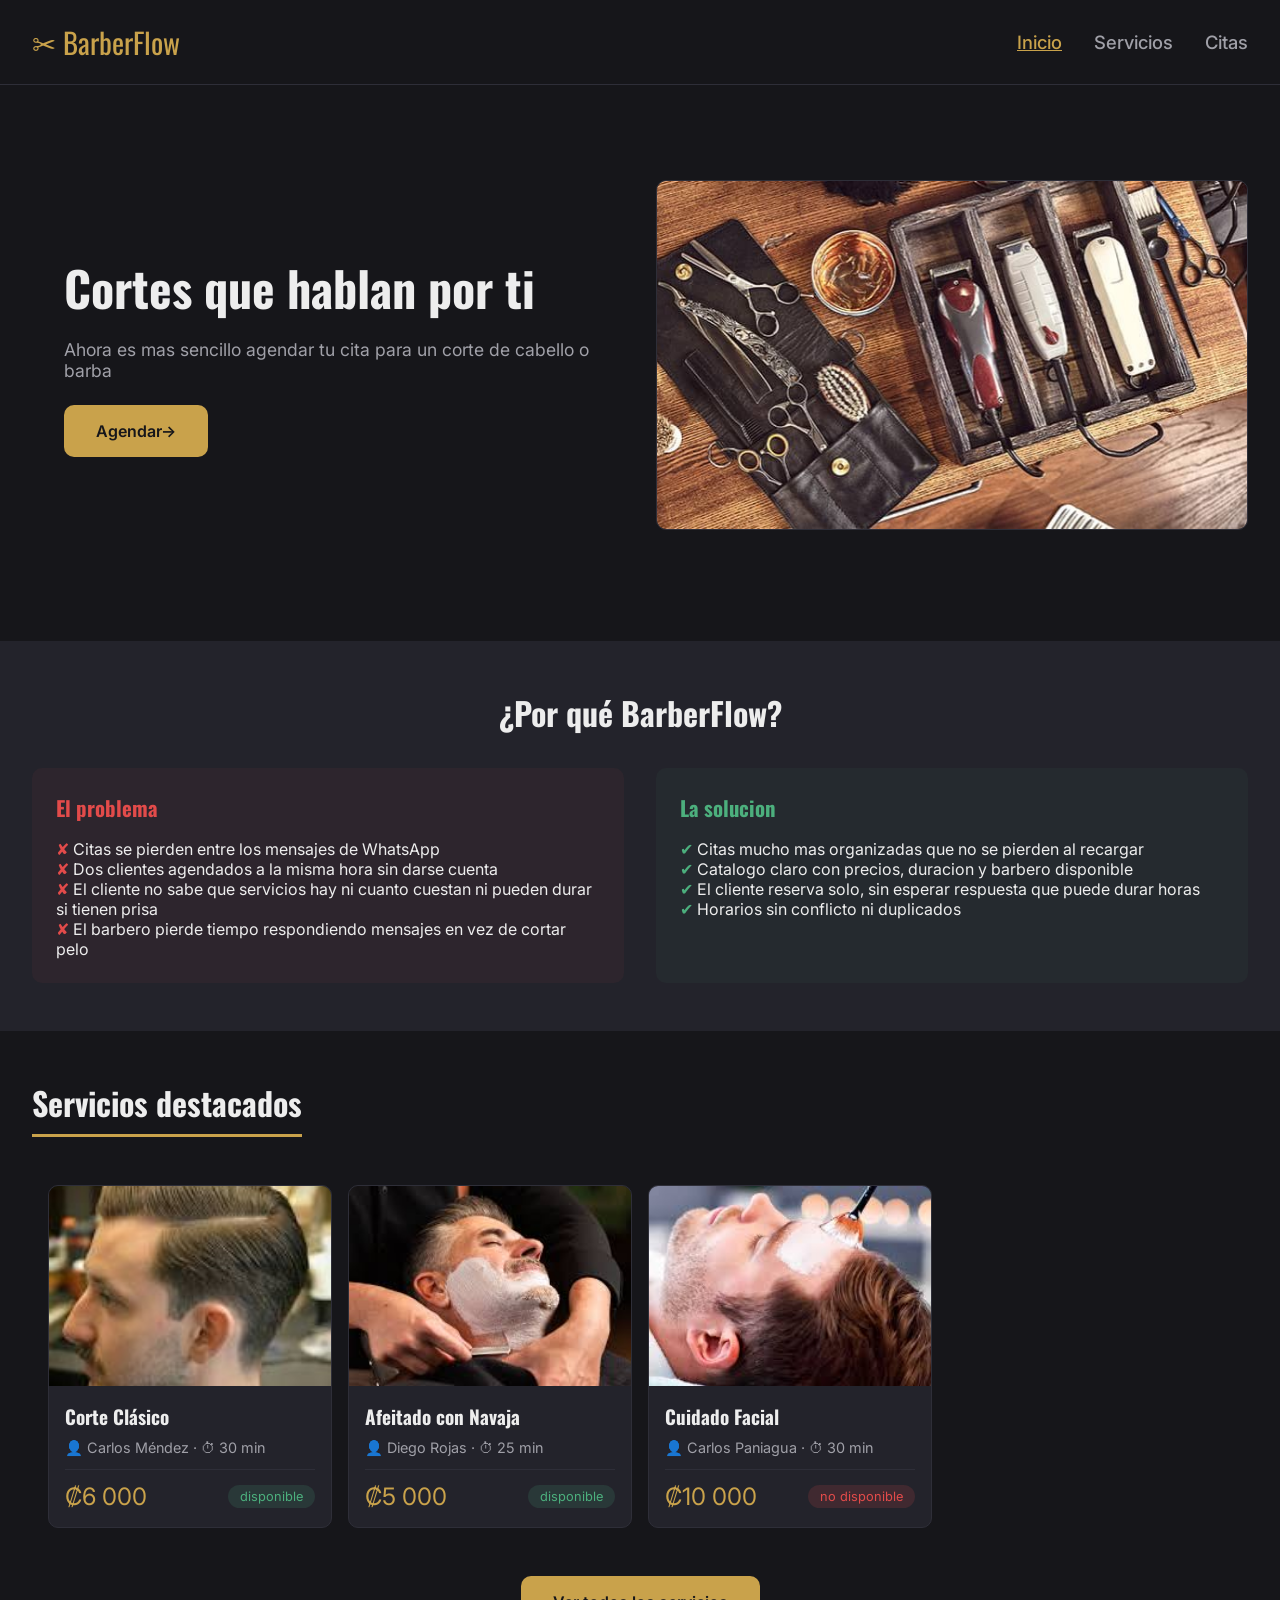
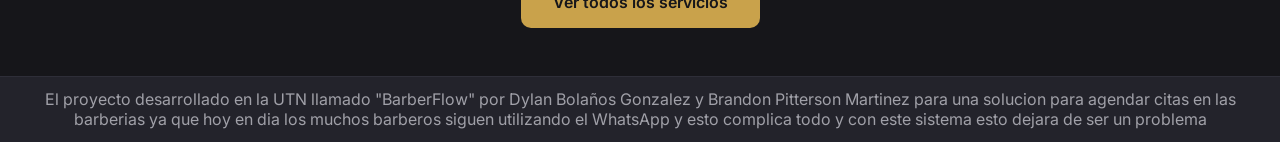
==== index.html @ b1c743c9 "Pagina con todos lo servicios" ====
<!DOCTYPE html>
<html lang="es">
    <head>
        <meta charset="UTF-8">
        <meta name="viewport" content="width=device-width, initial-scale=1.0">
        <meta name = "description"
        content="BarberFlow es un sitio web el cual servira para agendar citas online y poder seleccionar el tipo de corte que se haran los clientes">
        <link rel="stylesheet" href="CSS/style.css">

        <title>BarberFlow</title>
    </head>

    <body>
        <header class="header">
            <a href="index.html" class="navbar__logo">✂ BarberFlow</a>
            <nav class="navbar">
                <ul class="navbar__menu">
                    <li><a href="index.html" class="navbar__link navbar__link--activo">Inicio</a></li>
                    <li><a href="servicios.html" class="navbar__link">Servicios</a></li>
                    <li><a href="citas.html" class="navbar__link">Citas</a></li>
                </ul>
            </nav>
        </header>
        
        <main>
            <section class="hero">
                <div class="hero--texto">
                <h1>Cortes que hablan por ti</h1>
                <p>Ahora es mas sencillo agendar tu cita para un corte de cabello o barba</p>
                <a href="citas.html" class="btn btn--primario">Agendar→</a>
                </div>

                <div class="hero--imagen">
                    <img src="img/barberia.jpg"
                        alt="Imagen representativa de una barbaria" width="875">
                </div>


            </section>

                <section class="problem-solution">

                    <h2>¿Por qué BarberFlow?</h2>

                    <div class="problem-card">
                        <h3>El problema</h3>
                        <ul>
                            <li>Citas se pierden entre los mensajes de WhatsApp</li>
                            <li>Dos clientes agendados a la misma hora sin darse cuenta</li>
                            <li>El cliente no sabe que servicios hay ni cuanto cuestan ni pueden durar si tienen prisa</li>
                            <li>El barbero pierde tiempo respondiendo mensajes en vez de cortar pelo</li>
                        </ul>
                    </div>

                    <div class="solution-card">
                        <h3>La solucion</h3>
                        <ul>
                            <li>Citas mucho mas organizadas que no se pierden al recargar</li>
                            <li>Catalogo claro con precios, duracion y barbero disponible</li>
                            <li>El cliente reserva solo, sin esperar respuesta que puede durar horas</li>
                            <li>Horarios sin conflicto ni duplicados</li>
                        </ul>
                    </div>

                </section>
                
                <section class="servicios-destacados">
                    <h2>Servicios destacados</h2>

                    <div class="servicios-grid" id="servicios-destacados-grid"></div>

                    <div class="btn-ver-mas">
                        <a href="servicios.html" class="btn btn--primario">
                            Ver todos los servicios
                        </a>
                    </div>
                </section>
        </main>

        <footer>
            <p>El proyecto desarrollado en la UTN llamado "BarberFlow" por Dylan Bolaños Gonzalez y Brandon Pitterson Martinez para una solucion
                para agendar citas en las barberias ya que hoy en dia los muchos barberos siguen utilizando el WhatsApp y esto complica todo y con 
                este sistema esto dejara de ser un problema
            </p>
        </footer>
        <script src="JS/main.js"></script>
    </body>
</html>
---- CSS/style.css ----
@import url('https://fonts.googleapis.com/css2?family=Oswald:wght@400;500;600&family=Inter:wght@400;500;600&display=swap');

/* ============================= */
/* Variables generales */
/* ============================= */
:root {
    --color-fondo: #16161A;
    --color-superficie: #23232B;
    --color-borde: #2E2E38;
    --color-acentoDorado: #C9A24B;
    --color-textoPrincipal: #ededed;
    --color-textoSuave: #A0A0A8;
    --fuente-titulos: 'Oswald', sans-serif;
    --fuente-cuerpo: 'Inter', sans-serif;
    --radio: 10px;
}

/* ============================= */
/* Reset básico */
/* ============================= */
* {
    margin: 0;
    padding: 0;
    box-sizing: border-box;
}

body {
    background-color: var(--color-fondo);
    color: var(--color-textoPrincipal);
    font-family: var(--fuente-cuerpo);
}

/* ============================= */
/* Header y navegación */
/* ============================= */
.header {
    display: flex;
    justify-content: space-between;
    align-items: center;
    padding: 1.3rem 2rem;
    border-bottom: 1px solid var(--color-borde);
}

.navbar__logo {
    color: var(--color-acentoDorado);
    font-family: var(--fuente-titulos);
    font-size: 1.8rem;
    text-decoration: none;
}

.navbar__menu {
    list-style: none;
    display: flex;
    gap: 2rem;
}

.navbar__link {
    color: var(--color-textoSuave);
    text-decoration: none;
    font-size: 1.15rem;
    font-family: var(--fuente-cuerpo);
    font-weight: 500;
    transition: color 0.3s ease;
}

.navbar__link:hover {
    color: var(--color-acentoDorado);
}

.navbar__link--activo {
    color: var(--color-acentoDorado);
    text-decoration: underline;
}

/* ============================= */
/* Botones */
/* ============================= */
.btn--primario {
    display: inline-block;
    background-color: var(--color-acentoDorado);
    color: var(--color-fondo);
    padding: 1rem 2rem;
    border-radius: var(--radio);
    text-decoration: none;
    font-weight: 600;
    border: none;
    cursor: pointer;
    transition: background-color 0.3s ease, transform 0.2s ease;
}

.btn--primario:hover {
    background-color: #e0b957;
    transform: translateY(-2px);
}

.btn--primario:active {
    transform: translateY(0);
}

.btn--secundario {
    background-color: transparent;
    color: var(--color-acentoDorado);
    border: 1px solid var(--color-acentoDorado);
    padding: 0.75rem 1.5rem;
    border-radius: var(--radio);
    cursor: pointer;
    font-weight: 600;
    transition: background-color 0.3s ease, color 0.3s ease, transform 0.2s ease;
}

.btn--secundario:hover {
    background-color: var(--color-acentoDorado);
    color: var(--color-fondo);
    transform: translateY(-2px);
}

.btn--secundario:active {
    transform: translateY(0);
}

/* ============================= */
/* Página de inicio */
/* ============================= */
.hero {
    display: grid;
    grid-template-columns: 1fr 1fr;
    align-items: center;
    padding: 5rem 2rem;
    min-height: 60vh;
    gap: 2rem;
}

.hero--texto {
    padding-left: 2rem;
}

.hero h1 {
    font-family: var(--fuente-titulos);
    font-size: 3rem;
    color: var(--color-textoPrincipal);
    margin-bottom: 1rem;
}

.hero p {
    color: var(--color-textoSuave);
    font-size: 1.1rem;
    margin-bottom: 1.5rem;
}

.hero--imagen {
    background-color: var(--color-superficie);
    border: 1px solid var(--color-borde);
    border-radius: var(--radio);
    height: 350px;
    display: flex;
    align-items: center;
    justify-content: center;
    overflow: hidden;
}

.hero--imagen img {
    width: 100%;
    height: 100%;
    object-fit: cover;
}

.problem-card {
    background-color: rgba(226, 75, 74, 0.05);
    border-color: rgba(226, 75, 74, 0.4);
    border-radius: var(--radio);
    padding: 1.5rem;
}

.problem-card h3 {
    color: #E24B4A;
    font-family: var(--fuente-titulos);
    font-size: 1.3rem;
    margin-bottom: 1rem;
}

.problem-card li::before {
    content: "✘  ";
    color: #E24B4A;
}

.solution-card {
    background-color: rgba(76, 175, 125, 0.05);
    border-color: rgba(76, 175, 125, 0.4);
    border-radius: var(--radio);
    padding: 1.5rem;
}

.solution-card h3 {
    color: #4CAF7D;
    font-family: var(--fuente-titulos);
    font-size: 1.3rem;
    margin-bottom: 1rem;
}

.solution-card li::before {
    content: "✔  ";
    color: #4CAF7D;
}

.solution-card ul, .problem-card ul{
    list-style: none;
}

.problem-solution {
    display: grid;
    grid-template-columns: 1fr 1fr;
    gap: 2rem;
    padding: 3rem 2rem;
    margin-top: 1rem;
    background-color: var(--color-superficie);
}

.problem-solution h2{
    grid-column: 1 / -1;
    font-family: var(--fuente-titulos);
    text-align: center;
    font-size: 2rem;
}

.servicios-destacados{
    padding: 3rem 2rem;
}

.servicios-destacados h2{
    font-family: var(--fuente-titulos);
    font-size: 2rem;
    color: var(--color-textoPrincipal);
    margin-bottom: 2rem;
    padding-bottom: 0.5rem;
    border-bottom: 3px solid var(--color-acentoDorado);
    display: inline-block;
}

.btn-ver-mas{
    text-align: center;
    margin-top: 2rem;
}

.servicio-card{
    background-color: var(--color-superficie);
    border: 1px solid var(--color-borde);
    border-radius: var(--radio);
    overflow: hidden;
}

.servicio-card__image{
    height: 200px;
    overflow: hidden;
}

.servicio-card__image img{
    width: 100%;
    height: 100%;
    object-fit: cover;
}

.servicio-card__body{
    padding: 1rem;
}

.servicio-card__body h3 {
    font-family: var(--fuente-titulos);
    font-size: 1.2rem;
    margin-bottom: 0.5rem;
}

.servicio-card__body p {
    color: var(--color-textoSuave);
    font-size: 0.9rem;
    margin-bottom: 0.25rem;
}

.servicio-card__precio{
    color: var(--color-acentoDorado);
    font-size: 1.5rem;
}

.servicio-card__meta{
    color: var(--color-textoSuave);
    font-size: 0.85rem;
    margin: 0.5rem 0;
}

.servicio-card__footer{
    display: flex;
    justify-content: space-between;
    align-items: center;
    margin-top: 0.75rem;
    padding-top: 0.75rem;
    border-top: 1px solid var(--color-borde);
}

.estado-disponible{
    background-color: rgba(76, 175, 125, 0.15);
    color: #4CAF7D;
    padding: 0.25rem 0.75rem;
    border-radius: 20px;
    font-size: 0.8rem;
}

.estado-no-disponible{
    background-color: rgba(226, 75, 74, 0.15);
    color: #E24B4A;
    padding: 0.25rem 0.75rem;
    border-radius: 20px;
    font-size: 0.8rem;
}





/* ============================= */
/* Encabezado interno de páginas */
/* ============================= */
.page-header {
    border-bottom: 1px solid var(--color-borde);
    padding: 2rem;
}

.page-header h1 {
    font-family: var(--fuente-titulos);
    font-size: 3rem;
    color: var(--color-textoPrincipal);
    margin-bottom: 1rem;
}

.page-header p {
    color: var(--color-textoSuave);
    font-size: 1.1rem;
    margin-bottom: 1.5rem;
}

/* ============================= */
/* Página de servicios */
/* ============================= */
.busqueda-section {
    padding: 1rem;
    display: flex;
    flex-direction: column;
    gap: 1rem;
}

.busqueda-section input {
    width: 100%;
    background-color: var(--color-superficie);
    border: 1px solid var(--color-borde);
    border-radius: var(--radio);
    color: var(--color-textoPrincipal);
    padding: 0.75rem;
    font-family: var(--fuente-cuerpo);
}

.busqueda-section input:focus {
    outline: none;
    border-color: var(--color-acentoDorado);
}

.filtros {
    display: flex;
    gap: 1rem;
    flex-wrap: wrap;
}

.filtro-btn {
    background-color: var(--color-superficie);
    border: 1px solid var(--color-borde);
    border-radius: 20px;
    color: var(--color-textoSuave);
    padding: 0.5rem 1rem;
    cursor: pointer;
    transition: border-color 0.3s ease, color 0.3s ease, transform 0.2s ease;
}

.filtro-btn:hover {
    border-color: var(--color-acentoDorado);
    color: var(--color-textoPrincipal);
    transform: translateY(-2px);
}

#sin-resultados {
    display: none;
    color: var(--color-textoSuave);
    text-align: center;
    padding: 1rem;
}

.estadisticas {
    display: grid;
    grid-template-columns: 1fr 1fr 1fr;
    gap: 2rem;
    padding: 1rem;
    margin: 1rem;
    background-color: var(--color-superficie);
    border: 1px solid var(--color-borde);
    border-radius: 15px;
}

.estadistica {
    text-align: center;
}

.estadistica span {
    font-size: 2rem;
    color: var(--color-acentoDorado);
    font-family: var(--fuente-titulos);
    display: block;
}

.estadistica p {
    color: var(--color-textoSuave);
    font-size: 0.85rem;
}

.servicios-grid {
    display: grid;
    grid-template-columns: repeat(auto-fill, minmax(280px, 1fr));
    gap: 1rem;
    padding: 1rem;
}

/* ============================= */
/* Página de citas */
/* ============================= */
.citas-layout {
    display: grid;
    grid-template-columns: 2fr 1fr;
    gap: 2rem;
    padding: 2rem;
    align-items: start;
}

.form-cita,
.resumen-cita,
.citas-registradas {
    background-color: var(--color-superficie);
    border: 1px solid var(--color-borde);
    border-radius: var(--radio);
    padding: 1.5rem;
}

.form-cita h2,
.resumen-cita h2,
.citas-registradas h2 {
    font-family: var(--fuente-titulos);
    color: var(--color-textoPrincipal);
    margin-bottom: 1rem;
}

.form-grupo {
    display: flex;
    flex-direction: column;
    gap: 0.4rem;
    margin-bottom: 1rem;
}

.form-grupo label {
    color: var(--color-textoPrincipal);
    font-weight: 600;
}

.form-grupo input,
.form-grupo select,
.form-grupo textarea {
    background-color: var(--color-fondo);
    border: 1px solid var(--color-borde);
    border-radius: var(--radio);
    color: var(--color-textoPrincipal);
    padding: 0.75rem;
    font-family: var(--fuente-cuerpo);
}

.form-grupo input:focus,
.form-grupo select:focus,
.form-grupo textarea:focus {
    outline: none;
    border-color: var(--color-acentoDorado);
}

.mensaje-error {
    color: #ff6b6b;
    font-size: 0.85rem;
    min-height: 1rem;
}

.acciones-form {
    display: flex;
    gap: 1rem;
    flex-wrap: wrap;
    margin-top: 1rem;
}

.mensaje-formulario {
    margin-top: 1rem;
    color: var(--color-acentoDorado);
    font-weight: 600;
}

.resumen-item,
.resumen-total {
    display: flex;
    justify-content: space-between;
    gap: 1rem;
    border-bottom: 1px solid var(--color-borde);
    padding: 0.75rem 0;
}

.resumen-item span,
.resumen-total span {
    color: var(--color-textoSuave);
}

.resumen-item strong,
.resumen-total strong {
    color: var(--color-textoPrincipal);
    text-align: right;
}

.resumen-total {
    margin-top: 1rem;
    font-size: 1.1rem;
}

.resumen-total strong {
    color: var(--color-acentoDorado);
}

.nota-pago {
    margin-top: 1rem;
    color: var(--color-textoSuave);
    font-size: 0.9rem;
}

.citas-registradas {
    margin: 2rem;
}

.texto-ayuda {
    color: var(--color-textoSuave);
    margin-bottom: 1rem;
}

.lista-citas {
    display: grid;
    gap: 1rem;
}

.estado-vacio {
    color: var(--color-textoSuave);
    text-align: center;
    padding: 1rem;
    border: 1px dashed var(--color-borde);
    border-radius: var(--radio);
}

/* ============================= */
/* Footer */
/* ============================= */
footer {
    background-color: var(--color-superficie);
    border-top: 1px solid var(--color-borde);
    padding: 0.8rem 1rem;
    text-align: center;
    color: var(--color-textoSuave);
}

/* ============================= */
/* Responsive */
/* ============================= */
@media (max-width: 768px) {
    .header {
        flex-direction: column;
        align-items: flex-start;
        gap: 1rem;
    }

    .navbar__menu {
        gap: 1rem;
        flex-wrap: wrap;
    }

    .hero {
        grid-template-columns: 1fr;
        min-height: auto;
        padding: 2rem 1rem;
        text-align: center;
    }

    .hero--texto {
        padding-left: 0;
    }

    .hero h1 {
        font-size: 2rem;
    }

    .hero--imagen {
        height: 250px;
    }

    .problem-solution {
        grid-template-columns: 1fr;
        padding: 2rem 1rem;
    }

    .page-header {
        padding: 1.5rem 1rem;
    }

    .page-header h1 {
        font-size: 2rem;
    }

    .estadisticas {
        grid-template-columns: 1fr;
    }

    .filtros {
        flex-wrap: wrap;
    }

    .citas-layout {
        grid-template-columns: 1fr;
        padding: 1rem;
    }

    .citas-registradas {
        margin: 1rem;
    }

    .acciones-form {
        flex-direction: column;
    }

    .btn--primario,
    .btn--secundario {
        width: 100%;
        text-align: center;
    }

    .resumen-item,
    .resumen-total {
        flex-direction: column;
    }

    .resumen-item strong,
    .resumen-total strong {
        text-align: left;
    }
}
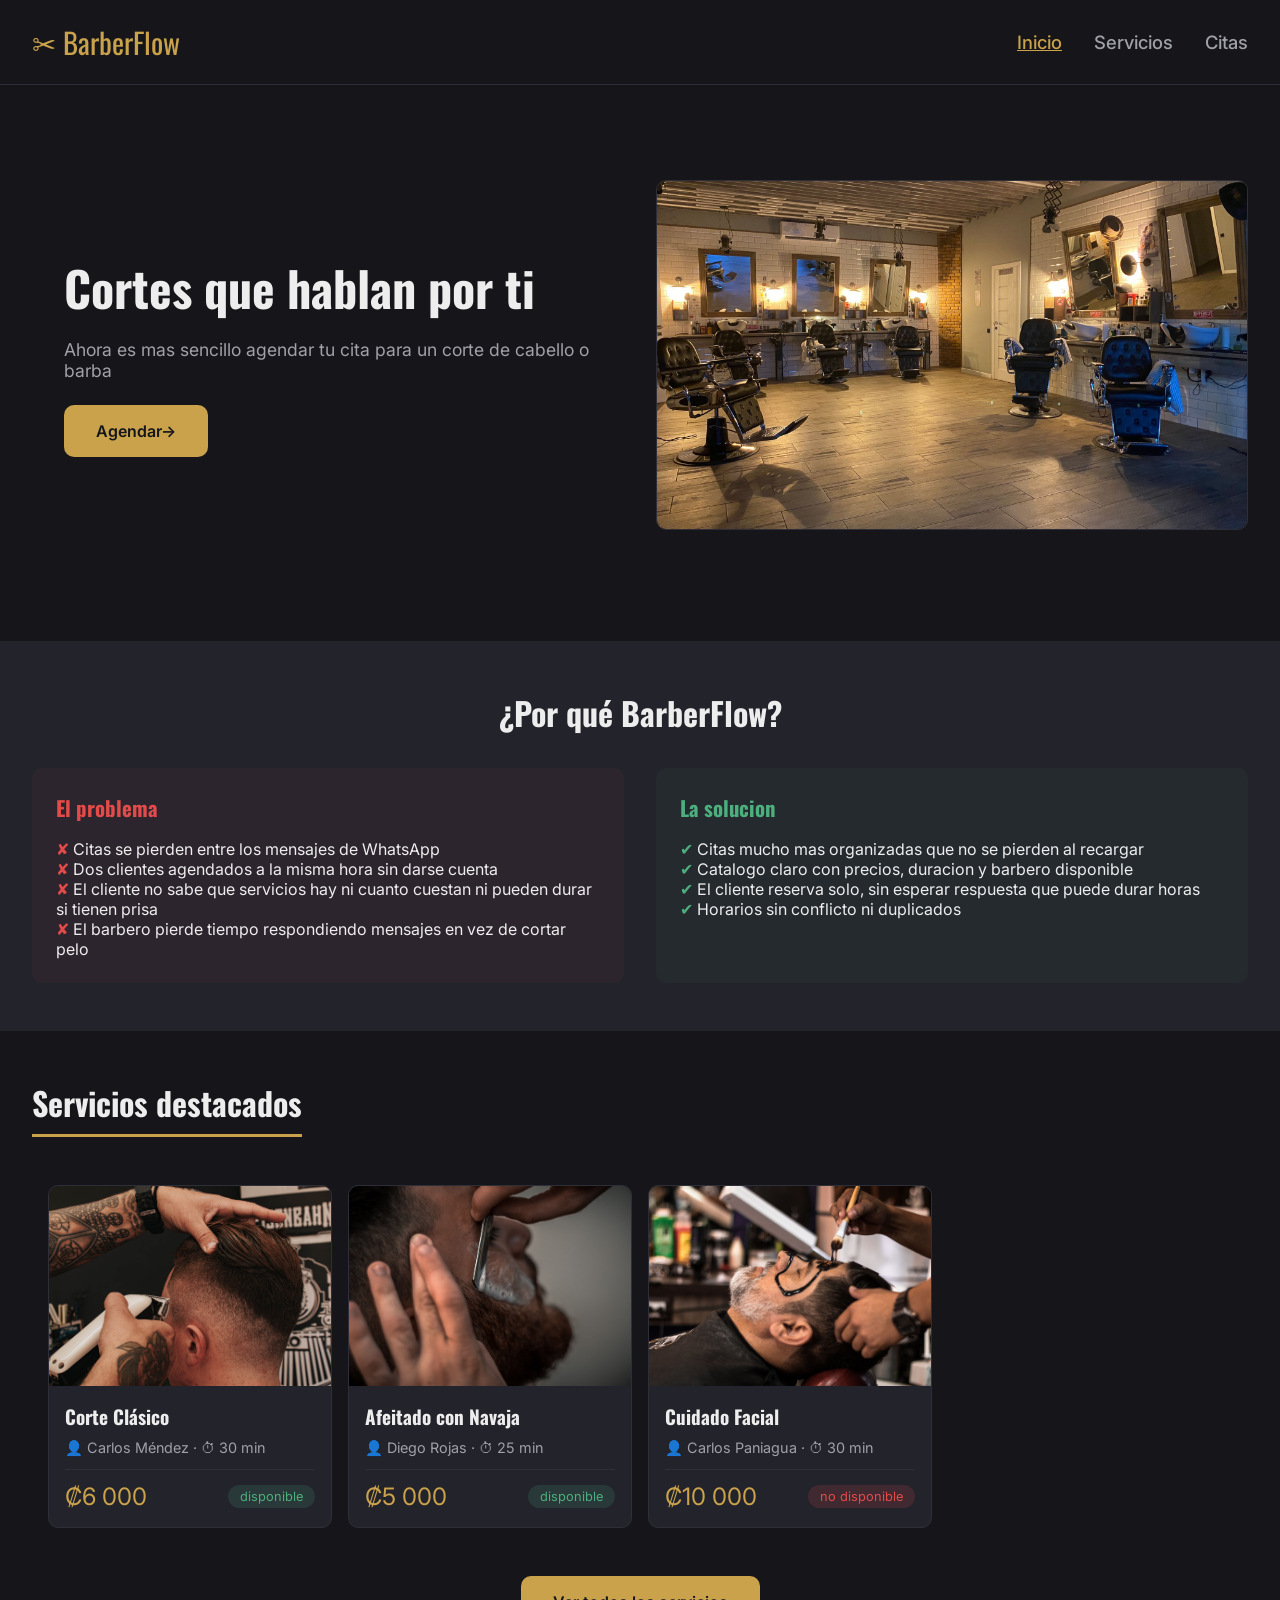
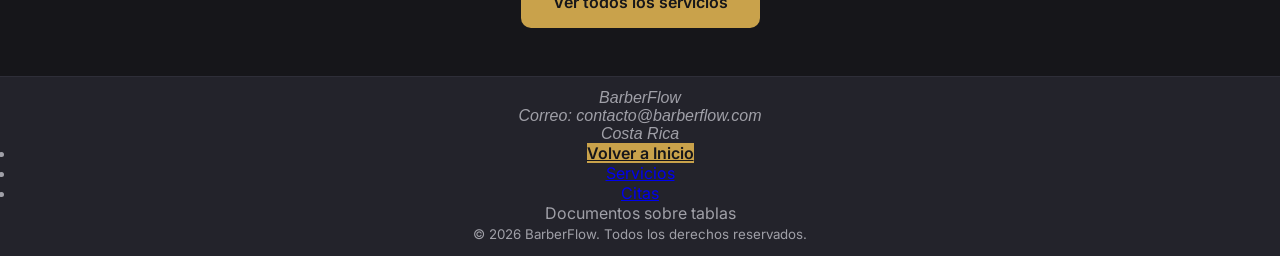
==== commit f317f7e9: "Correcion de fronted con imagenes y agregacion de productos" ====
--- a/index.html
+++ b/index.html
@@ -78,9 +78,20 @@
         </main>
 
         <footer>
-            <p>El proyecto desarrollado en la UTN llamado "BarberFlow" por Dylan Bolaños Gonzalez y Brandon Pitterson Martinez para una solucion
-                para agendar citas en las barberias ya que hoy en dia los muchos barberos siguen utilizando el WhatsApp y esto complica todo y con 
-                este sistema esto dejara de ser un problema
+            <address>
+                BarberFlow <br>
+                Correo: contacto@barberflow.com<br>
+                Costa Rica
+            </address>
+            <ul>
+                <li><a class="active-link" href="index.html">Volver a Inicio</a></li>
+                <li><a href="servicios.html">Servicios</a></li>
+                <li><a href="citas.html">Citas</a></li>
+                    Documentos sobre tablas</a></li>
+            </ul>
+
+            <p>
+                <small>&copy; 2026 BarberFlow. Todos los derechos reservados.</small>
             </p>
         </footer>
         <script src="JS/main.js"></script>
--- a/CSS/style.css
+++ b/CSS/style.css
@@ -383,6 +383,13 @@
     transform: translateY(-2px);
 }
 
+.filtro-btn--activo{
+    background-color: var(--color-acentoDorado);
+    color: var(--color-fondo);
+    border-color: var(--color-acentoDorado);
+    font-weight: 600;
+}
+
 #sin-resultados {
     display: none;
     color: var(--color-textoSuave);
@@ -424,6 +431,76 @@
     padding: 1rem;
 }
 
+.catalogo-productos {
+    padding: 3rem 2rem;
+    border-top: 1px solid var(--color-borde);
+    margin-top: 2rem;
+}
+
+.catalogo-productos h2 {
+    font-family: var(--fuente-titulos);
+    font-size: 2rem;
+    margin-bottom: 0.5rem;
+}
+
+.catalogo-aviso {
+    color: var(--color-textoSuave);
+    font-size: 0.9rem;
+    margin-bottom: 2rem;
+    padding: 0.75rem 1rem;
+    background-color: var(--color-superficie);
+    border-radius: var(--radio);
+    border-left: 3px solid var(--color-acentoDorado);
+}
+
+.productos-grid {
+    display: grid;
+    grid-template-columns: repeat(auto-fill, minmax(220px, 1fr));
+    gap: 1rem;
+}
+
+.producto-card {
+    background-color: var(--color-superficie);
+    border: 1px solid var(--color-borde);
+    border-radius: var(--radio);
+    overflow: hidden;
+}
+
+.producto-card__imagen {
+    height: 160px;
+    overflow: hidden;
+    background-color: var(--color-fondo);
+}
+
+.producto-card__imagen img {
+    width: 100%;
+    height: 100%;
+    object-fit: cover;
+}
+
+.producto-card__body {
+    padding: 1rem;
+}
+
+.producto-card__body h3 {
+    font-family: var(--fuente-titulos);
+    font-size: 1.1rem;
+    margin-bottom: 0.5rem;
+}
+
+.producto-card__body p {
+    color: var(--color-textoSuave);
+    font-size: 0.85rem;
+    margin-bottom: 0.75rem;
+}
+
+.producto-card__precio {
+    color: var(--color-acentoDorado);
+    font-size: 1.2rem;
+    font-weight: 600;
+}
+
+
 /* ============================= */
 /* Página de citas */
 /* ============================= */
@@ -569,6 +646,14 @@
     color: var(--color-textoSuave);
 }
 
+.active-link {
+    background-color: var(--color-acentoDorado);
+    color: var(--color-fondo);
+    border-color: var(--color-acentoDorado);
+    font-weight: 600;
+}
+
+
 /* ============================= */
 /* Responsive */
 /* ============================= */
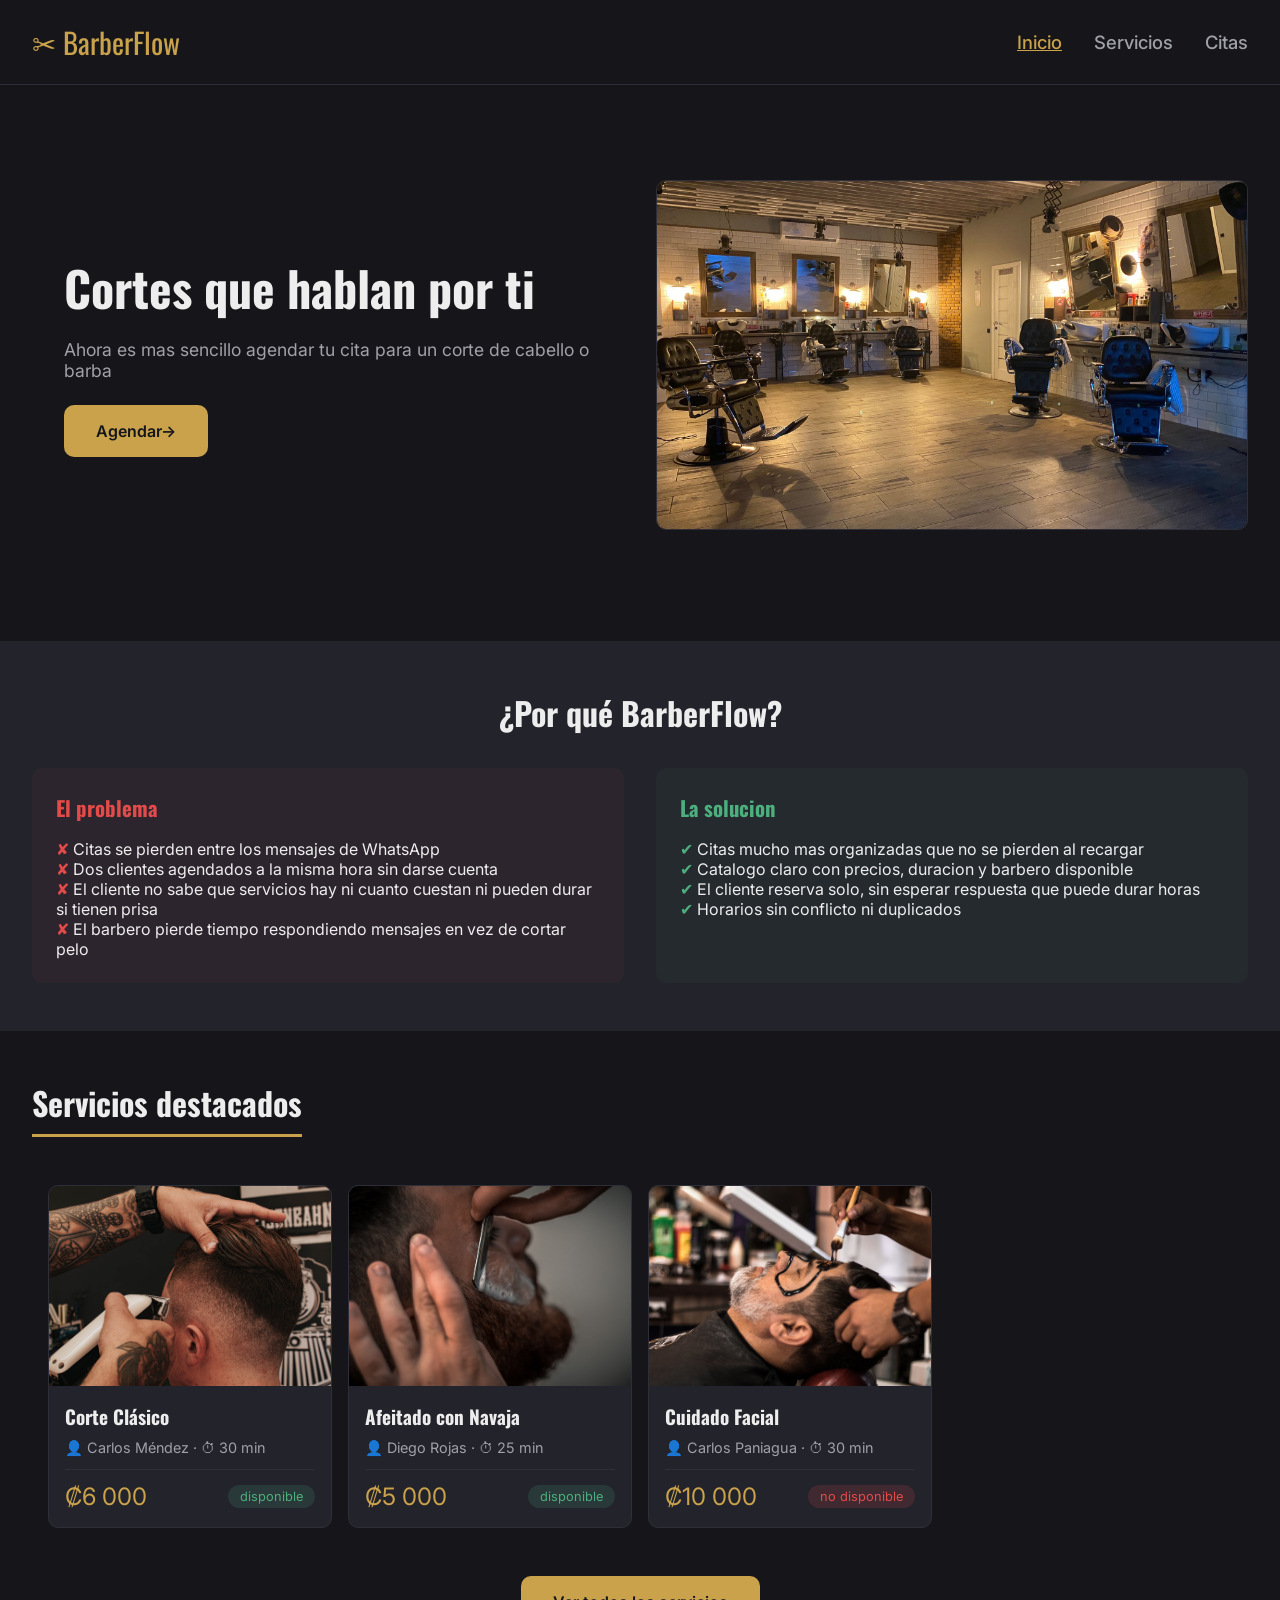
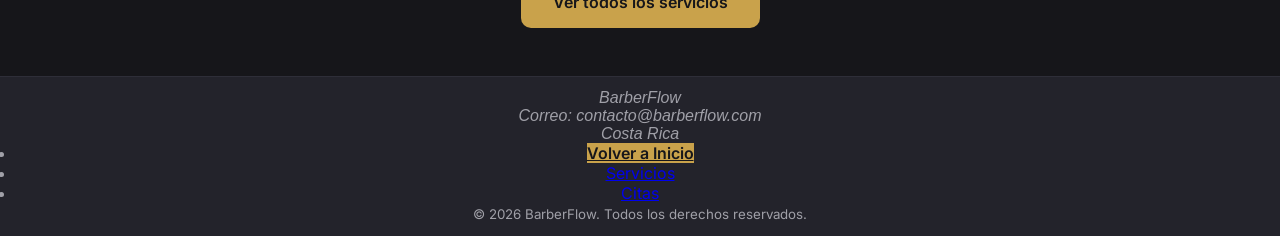
==== commit 7c5a5d5d: "Correccion errores de estructura" ====
--- a/index.html
+++ b/index.html
@@ -87,7 +87,6 @@
                 <li><a class="active-link" href="index.html">Volver a Inicio</a></li>
                 <li><a href="servicios.html">Servicios</a></li>
                 <li><a href="citas.html">Citas</a></li>
-                    Documentos sobre tablas</a></li>
             </ul>
 
             <p>
--- a/CSS/style.css
+++ b/CSS/style.css
@@ -431,6 +431,32 @@
     padding: 1rem;
 }
 
+.favorito-btn {
+    background-color: var(--color-superficie);
+    border: 1px solid var(--color-borde);
+    border-radius: 50%;
+    width: 36px;
+    height: 36px;
+    font-size: 1.1rem;
+    cursor: pointer;
+    transition: all 0.2s ease;
+    display: flex;
+    align-items: center;
+    justify-content: center;
+    float: right;
+}
+
+.favorito-btn:hover {
+    border-color: #E24B4A;
+    transform: scale(1.1);
+}
+
+.favorito-activo {
+    background-color: rgba(226, 75, 74, 0.15);
+    border-color: #E24B4A;
+    color: #E24B4A;
+}
+
 .catalogo-productos {
     padding: 3rem 2rem;
     border-top: 1px solid var(--color-borde);
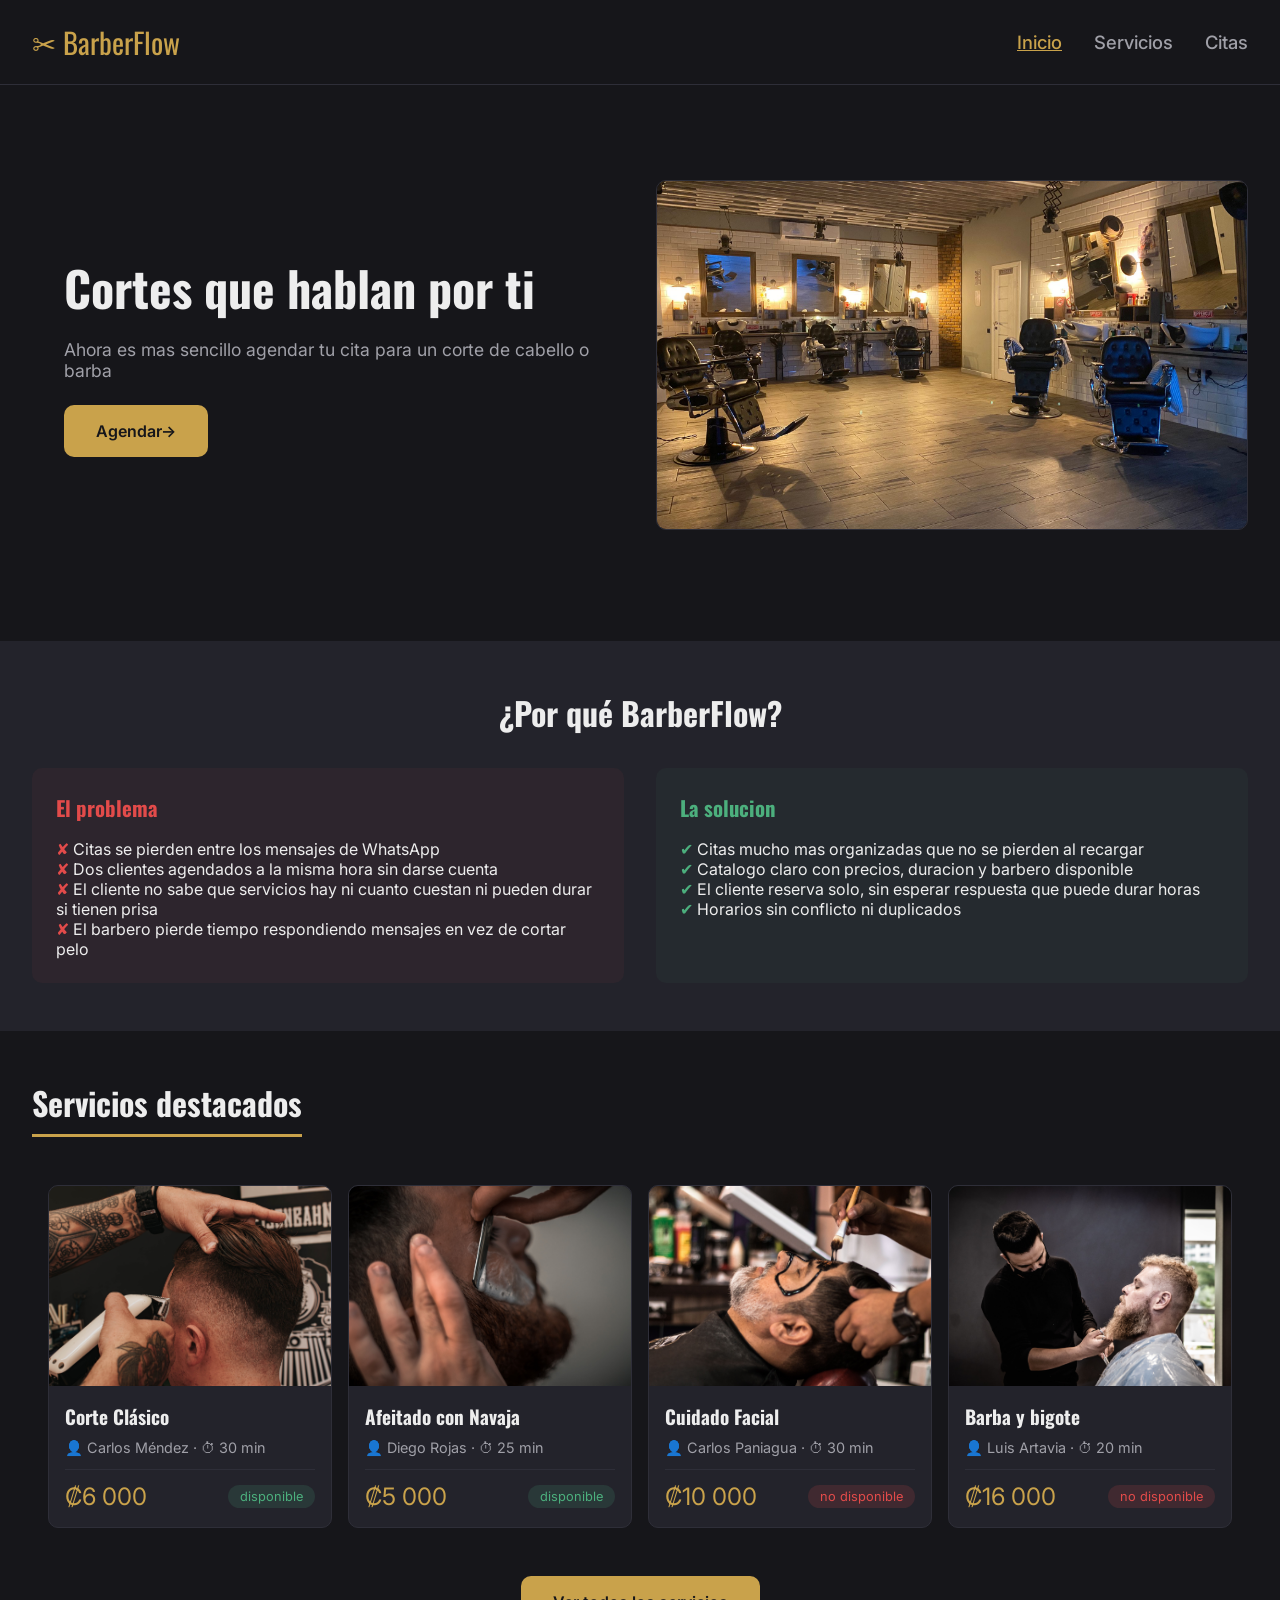
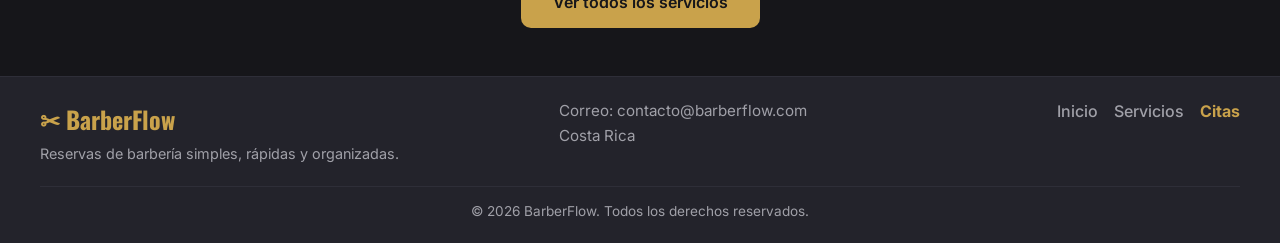
==== commit d675e95b: "Funcionalidad de citas y mejora de citas, servicios" ====
--- a/index.html
+++ b/index.html
@@ -77,22 +77,31 @@
                 </section>
         </main>
 
-        <footer>
-            <address>
-                BarberFlow <br>
-                Correo: contacto@barberflow.com<br>
-                Costa Rica
-            </address>
-            <ul>
-                <li><a class="active-link" href="index.html">Volver a Inicio</a></li>
-                <li><a href="servicios.html">Servicios</a></li>
-                <li><a href="citas.html">Citas</a></li>
-            </ul>
+       <footer class="footer">
+    <div class="footer__contenido">
 
-            <p>
-                <small>&copy; 2026 BarberFlow. Todos los derechos reservados.</small>
-            </p>
-        </footer>
+        <div class="footer__marca">
+            <h3>✂ BarberFlow</h3>
+            <p>Reservas de barbería simples, rápidas y organizadas.</p>
+        </div>
+
+        <address class="footer__contacto">
+            <span>Correo: contacto@barberflow.com</span>
+            <span>Costa Rica</span>
+        </address>
+
+        <nav class="footer__nav">
+            <a href="index.html" class="footer__link">Inicio</a>
+            <a href="servicios.html" class="footer__link">Servicios</a>
+            <a href="citas.html" class="footer__link footer__link--activo">Citas</a>
+        </nav>
+
+    </div>
+
+    <p class="footer__copy">
+        &copy; 2026 BarberFlow. Todos los derechos reservados.
+    </p>
+</footer>
         <script src="JS/main.js"></script>
     </body>
 </html>
--- a/CSS/style.css
+++ b/CSS/style.css
@@ -585,6 +585,30 @@
     border-color: var(--color-acentoDorado);
 }
 
+.form-grupo input.input-error,
+.form-grupo select.input-error,
+.form-grupo textarea.input-error {
+    border-color: #ff6b6b;
+}
+
+.form-grupo input.input-success,
+.form-grupo select.input-success,
+.form-grupo textarea.input-success {
+    border-color: #4CAF7D;
+}
+
+.form-grupo input.input-error:focus,
+.form-grupo select.input-error:focus,
+.form-grupo textarea.input-error:focus {
+    border-color: #ff6b6b;
+}
+
+.form-grupo input.input-success:focus,
+.form-grupo select.input-success:focus,
+.form-grupo textarea.input-success:focus {
+    border-color: #4CAF7D;
+}
+
 .mensaje-error {
     color: #ff6b6b;
     font-size: 0.85rem;
@@ -661,14 +685,120 @@
     border-radius: var(--radio);
 }
 
+.servicios-cita {
+    display: grid;
+    gap: 0.75rem;
+}
+
+.servicio-opcion:hover {
+    border-color: var(--color-acentoDorado);
+    transform: translateY(-2px);
+}
+
+.servicio-opcion input {
+    cursor: pointer;
+}
+
+.servicio-info {
+    display: flex;
+    flex-direction: column;
+    gap: 0.2rem;
+}
+
+.servicio-info span {
+    color: var(--color-textoPrincipal);
+    font-weight: 600;
+}
+
+.servicio-info small {
+    color: var(--color-textoSuave);
+}
+
+.servicio-opcion {
+    display: flex;
+    align-items: center;
+    gap: 0.75rem;
+    background-color: var(--color-fondo);
+    border: 1px solid var(--color-borde);
+    border-radius: var(--radio);
+    padding: 0.75rem;
+    cursor: pointer;
+    color: var(--color-textoPrincipal);
+    transition: border-color 0.3s ease, transform 0.2s ease;
+}
+
+
+
 /* ============================= */
 /* Footer */
 /* ============================= */
-footer {
+
+.footer {
     background-color: var(--color-superficie);
     border-top: 1px solid var(--color-borde);
-    padding: 0.8rem 1rem;
+     padding: 1.5rem 2rem;
+    color: var(--color-textoSuave);
+}
+
+.footer__contenido {
+    display: grid;
+    grid-template-columns: 1.5fr 1fr 1fr;
+    gap: 2rem;
+    align-items: start;
+    max-width: 1200px;
+    margin: 0 auto;
+}
+
+.footer__marca h3 {
+    font-family: var(--fuente-titulos);
+    color: var(--color-acentoDorado);
+    font-size: 1.5rem;
+    margin-bottom: 0.5rem;
+}
+
+.footer__marca p {
+    font-size: 0.9rem;
+    color: var(--color-textoSuave);
+}
+
+.footer__contacto {
+    display: flex;
+    flex-direction: column;
+    gap: 0.4rem;
+    font-style: normal;
+    font-size: 0.95rem;
+}
+
+.footer__nav {
+    display: flex;
+    justify-content: flex-end;
+    gap: 1rem;
+    flex-wrap: wrap;
+}
+
+.footer__link {
+    color: var(--color-textoSuave);
+    text-decoration: none;
+    font-weight: 500;
+    transition: color 0.3s ease;
+}
+
+.footer__link:hover {
+    color: var(--color-acentoDorado);
+}
+
+.footer__link--activo {
+    color: var(--color-acentoDorado);
+    font-weight: 700;
+}
+
+.footer__copy {
+    max-width: 1200px;
+    margin: 1.5rem auto 0;
+    padding-top: 1rem;
+    border-top: 1px solid var(--color-borde);
     text-align: center;
+    font-size: 0.85rem;
     color: var(--color-textoSuave);
 }
 
@@ -678,6 +808,263 @@
     border-color: var(--color-acentoDorado);
     font-weight: 600;
 }
+
+.agregar-cita-btn {
+    width: 100%;
+    margin-top: 1rem;
+    padding: 0.75rem 1rem;
+    border: 1px solid var(--color-acentoDorado);
+    border-radius: var(--radio);
+    background-color: var(--color-acentoDorado);
+    color: #16161A;
+    font-family: var(--fuente-cuerpo);
+    font-size: 0.95rem;
+    font-weight: 700;
+    cursor: pointer;
+    transition: transform 0.2s ease, background-color 0.3s ease, box-shadow 0.3s ease;
+}
+
+.agregar-cita-btn:hover {
+    transform: translateY(-2px);
+    box-shadow: 0 4px 12px rgba(201, 162, 75, 0.35);
+}
+
+.agregar-cita-btn:active {
+    transform: translateY(0);
+}
+
+.agregar-cita-btn:disabled {
+    background-color: transparent;
+    color: var(--color-textoSuave);
+    border-color: var(--color-borde);
+    cursor: not-allowed;
+    box-shadow: none;
+    transform: none;
+}
+
+.resumen-servicios-lista {
+    display: grid;
+    gap: 0.5rem;
+    width: 100%;
+}
+
+.resumen-servicio-linea {
+    display: flex;
+    justify-content: space-between;
+    gap: 1rem;
+    color: var(--color-textoPrincipal);
+    font-size: 0.95rem;
+}
+
+.resumen-servicio-linea span {
+    font-weight: 600;
+}
+
+.resumen-servicio-linea strong {
+    color: var(--color-acentoDorado);
+    white-space: nowrap;
+}
+
+.form-seccion-titulo {
+    margin-top: 2rem;
+    padding-top: 1.25rem;
+    border-top: 1px solid var(--color-borde);
+    font-family: var(--fuente-titulos);
+    color: var(--color-textoPrincipal);
+}
+
+.servicio-selector {
+    display: grid;
+    grid-template-columns: 1fr auto;
+    gap: 1rem;
+    align-items: center;
+}
+
+.servicios-agregados {
+    margin-top: 1rem;
+}
+
+.servicios-agregados h3 {
+    font-family: var(--fuente-titulos);
+    font-size: 1.2rem;
+    margin-bottom: 0.75rem;
+}
+
+.servicio-agregado-item {
+    display: flex;
+    justify-content: space-between;
+    align-items: center;
+    gap: 1rem;
+    background-color: var(--color-fondo);
+    border: 1px solid var(--color-borde);
+    border-radius: var(--radio);
+    padding: 0.75rem;
+}
+
+.servicio-agregado-info {
+    display: flex;
+    flex-direction: column;
+    gap: 0.25rem;
+}
+
+.servicio-agregado-info strong {
+    color: var(--color-textoPrincipal);
+}
+
+.servicio-agregado-info span {
+    color: var(--color-acentoDorado);
+    font-weight: 600;
+}
+
+.btn-quitar-servicio {
+    background-color: transparent;
+    color: #ff6b6b;
+    border: 1px solid rgba(255, 107, 107, 0.5);
+    border-radius: var(--radio);
+    padding: 0.4rem 0.75rem;
+    cursor: pointer;
+}
+
+.btn-quitar-servicio:hover {
+    background-color: rgba(255, 107, 107, 0.1);
+}
+
+.cita-card {
+    background-color: var(--color-fondo);
+    border: 1px solid var(--color-borde);
+    border-radius: var(--radio);
+    padding: 0.65rem 1rem;
+    cursor: pointer;
+    transition: border-color 0.3s ease, transform 0.2s ease;
+}
+
+.cita-card:hover {
+    border-color: var(--color-acentoDorado);
+    transform: translateY(-2px);
+}
+
+.cita-card__encabezado {
+    display: flex;
+    justify-content: space-between;
+    align-items: center;
+    gap: 1rem;
+}
+
+.cita-card__encabezado h3 {
+    font-family: var(--fuente-titulos);
+    font-size: 1.15rem;
+    color: var(--color-textoPrincipal);
+    margin-bottom: 0.1rem;
+}
+
+.cita-card__encabezado p {
+    color: var(--color-textoSuave);
+    font-size: 0.85rem;
+}
+
+.cita-card__detalle {
+    display: none;
+    margin-top: 0.55rem;
+    padding-top: 0.55rem;
+    border-top: 1px solid var(--color-borde);
+    gap: 0.25rem;
+}
+
+.cita-card--abierta .cita-card__detalle {
+    display: grid;
+    grid-template-columns: 1fr;
+}
+
+
+.cita-card__detalle p {
+    color: var(--color-textoSuave);
+    font-size: 0.88rem;
+    line-height: 1.25;
+    margin: 0;
+}
+
+.cita-card__detalle strong {
+    color: var(--color-textoPrincipal);
+}
+
+.btn-eliminar-cita {
+    margin-top: 0.55rem;
+    width: fit-content;
+    padding: 0.45rem 0.85rem;
+    border: 1px solid rgba(255, 107, 107, 0.5);
+    border-radius: var(--radio);
+    background-color: transparent;
+    color: #ff6b6b;
+    font-weight: 600;
+    cursor: pointer;
+    transition: background-color 0.3s ease, transform 0.2s ease;
+}
+
+.btn-eliminar-cita:hover {
+    background-color: rgba(255, 107, 107, 0.1);
+    transform: translateY(-2px);
+}
+
+.cita-estado-control {
+    display: grid;
+    gap: 0.3rem;
+    margin-top: 0.4rem;
+    max-width: 240px;
+}
+
+.cita-estado-control label {
+    color: var(--color-textoPrincipal);
+    font-weight: 600;
+}
+
+.select-estado-cita {
+    background-color: var(--color-fondo);
+    border: 1px solid var(--color-borde);
+    border-radius: var(--radio);
+    color: var(--color-textoPrincipal);
+    padding: 0.5rem 0.6rem;
+    font-family: var(--fuente-cuerpo);
+}
+
+
+.select-estado-cita:focus {
+    outline: none;
+    border-color: var(--color-acentoDorado);
+}
+
+.cita-card__resumen {
+    display: flex;
+    flex-direction: column;
+    align-items: flex-end;
+    gap: 0.4rem;
+}
+
+.estado-cita {
+    padding: 0.25rem 0.75rem;
+    border-radius: 20px;
+    font-size: 0.8rem;
+    font-weight: 600;
+    text-transform: capitalize;
+}
+
+.estado-cita--pendiente {
+    background-color: rgba(201, 162, 75, 0.15);
+    color: var(--color-acentoDorado);
+}
+
+.estado-cita--terminado {
+    background-color: rgba(76, 175, 125, 0.15);
+    color: #4CAF7D;
+}
+
+.estado-cita--cancelada {
+    background-color: rgba(226, 75, 74, 0.15);
+    color: #E24B4A;
+}
+
+
+
+
 
 
 /* ============================= */
@@ -763,4 +1150,39 @@
     .resumen-total strong {
         text-align: left;
     }
-}+
+    .servicio-selector {
+    grid-template-columns: 1fr;
+}
+
+
+.cita-card__encabezado {
+    flex-direction: column;
+    align-items: flex-start;
+}
+
+.cita-card__encabezado strong {
+    align-self: flex-start;
+}
+
+.footer {
+    padding: 1.5rem 1rem;
+}
+
+.footer__contenido {
+    grid-template-columns: 1fr;
+    text-align: center;
+}
+
+.footer__contacto {
+    align-items: center;
+}
+
+.footer__nav {
+    justify-content: center;
+}
+
+
+
+}
+
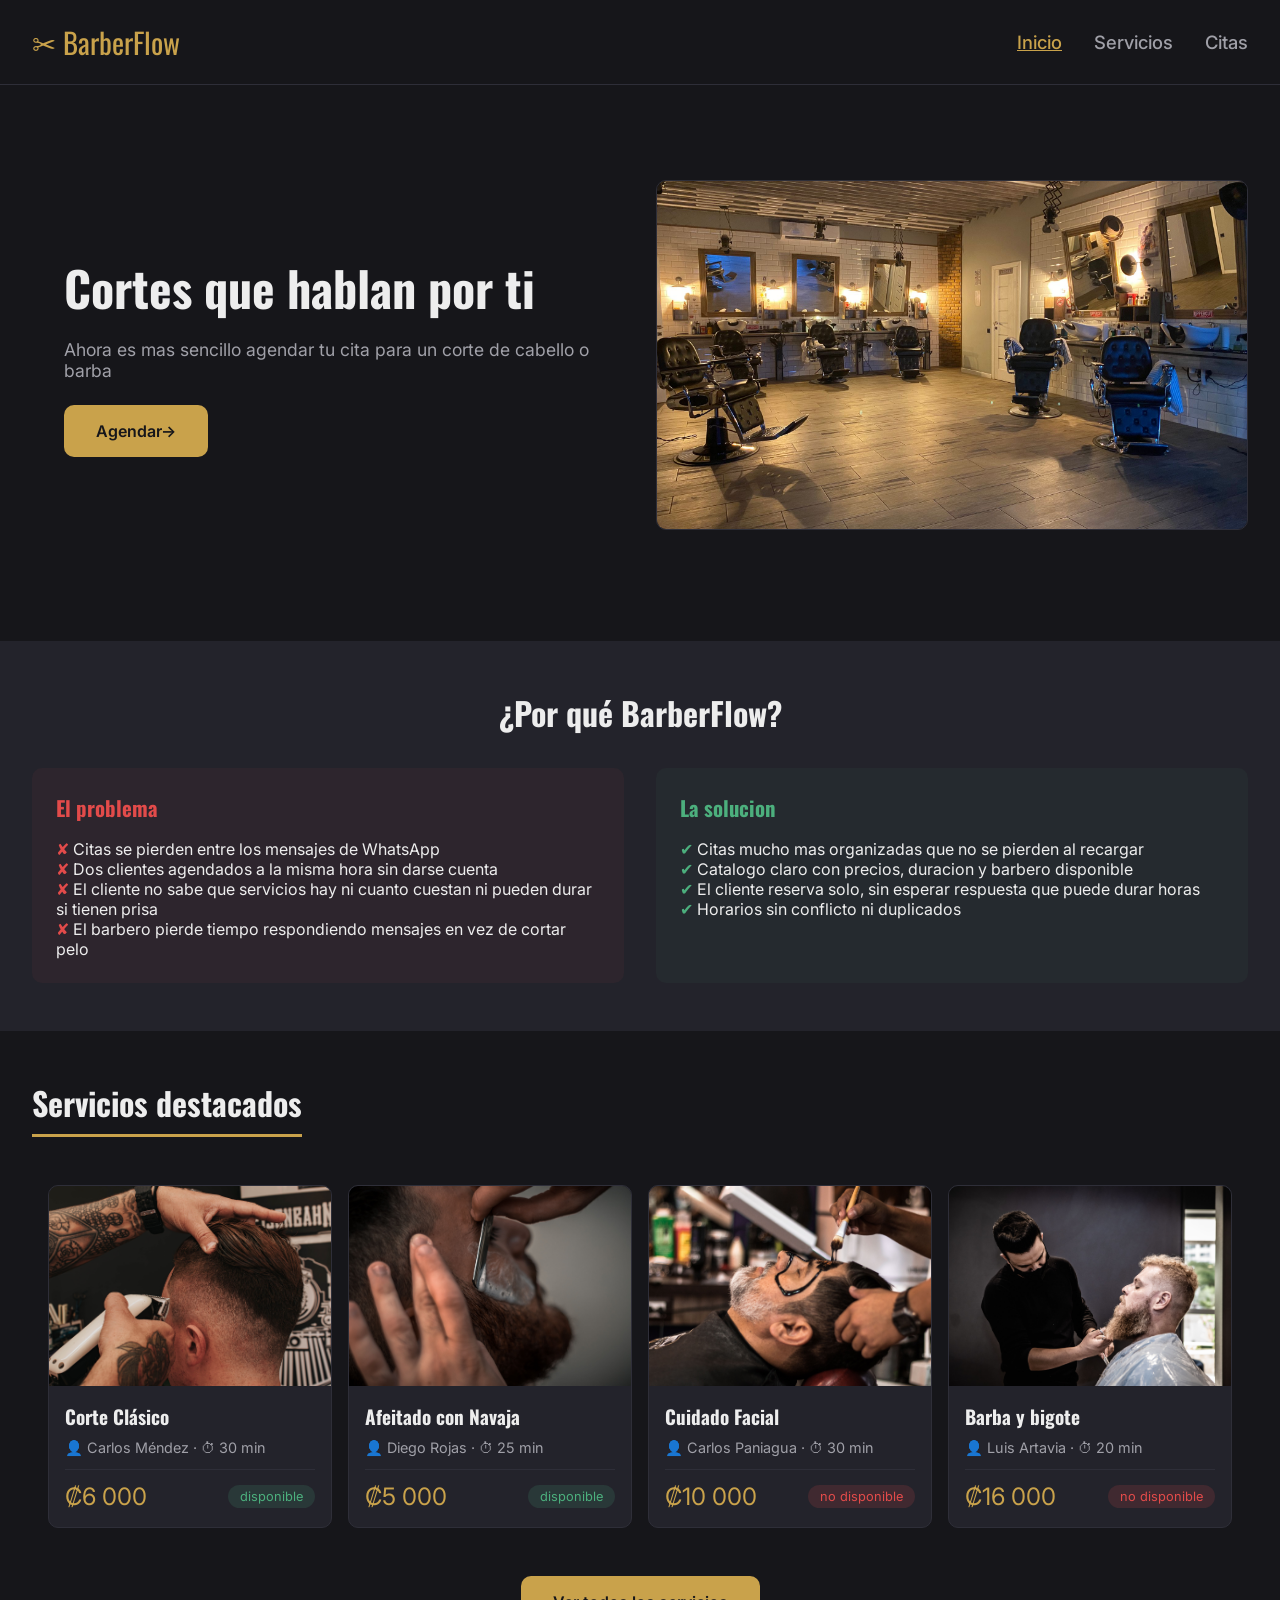
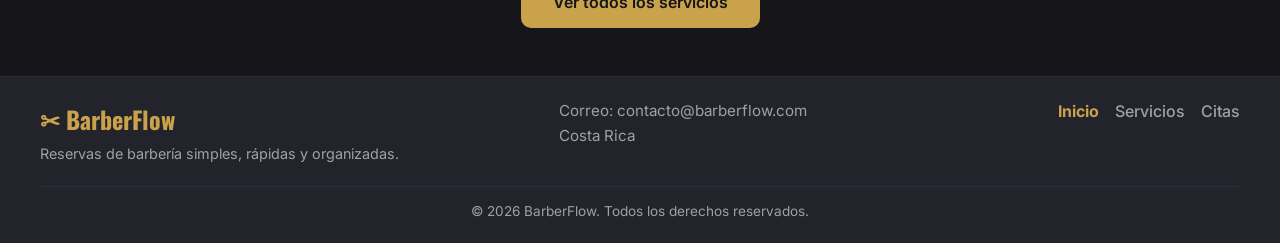
==== commit 3d9393d0: "Publicacion de imaganes faltantes" ====
--- a/index.html
+++ b/index.html
@@ -77,7 +77,7 @@
                 </section>
         </main>
 
-       <footer class="footer">
+        <footer class="footer">
     <div class="footer__contenido">
 
         <div class="footer__marca">
@@ -91,9 +91,9 @@
         </address>
 
         <nav class="footer__nav">
-            <a href="index.html" class="footer__link">Inicio</a>
+            <a href="index.html" class="footer__link footer__link--activo">Inicio</a>
             <a href="servicios.html" class="footer__link">Servicios</a>
-            <a href="citas.html" class="footer__link footer__link--activo">Citas</a>
+            <a href="citas.html" class="footer__link">Citas</a>
         </nav>
 
     </div>
--- a/CSS/style.css
+++ b/CSS/style.css
@@ -319,8 +319,9 @@
 /* Encabezado interno de páginas */
 /* ============================= */
 .page-header {
-    border-bottom: 1px solid var(--color-borde);
-    padding: 2rem;
+    background-color: var(--color-superficie);
+    padding: 3rem 2rem;                          
+    margin-bottom: 1rem;                         
 }
 
 .page-header h1 {
@@ -609,6 +610,12 @@
     border-color: #4CAF7D;
 }
 
+.form-cita .campos-dobles {
+    display: grid;
+    grid-template-columns: 1fr 1fr;
+    gap: 1rem;
+}
+
 .mensaje-error {
     color: #ff6b6b;
     font-size: 0.85rem;
@@ -622,6 +629,11 @@
     margin-top: 1rem;
 }
 
+.acciones-form .btn--primario {
+    padding: 0.9rem 2.5rem;
+    font-size: 1rem;
+}
+
 .mensaje-formulario {
     margin-top: 1rem;
     color: var(--color-acentoDorado);
@@ -665,6 +677,9 @@
 
 .citas-registradas {
     margin: 2rem;
+    padding: 1.5rem;
+    border-radius: var(--radio);    /* agregar */
+    border: 1px solid var(--color-borde);  /* agregar */
 }
 
 .texto-ayuda {
@@ -736,7 +751,7 @@
 .footer {
     background-color: var(--color-superficie);
     border-top: 1px solid var(--color-borde);
-     padding: 1.5rem 2rem;
+    padding: 1.5rem 2rem;
     color: var(--color-textoSuave);
 }
 
@@ -964,27 +979,41 @@
 
 .cita-card__detalle {
     display: none;
-    margin-top: 0.55rem;
-    padding-top: 0.55rem;
+    margin-top: 0.75rem;
+    padding-top: 0.75rem;
     border-top: 1px solid var(--color-borde);
-    gap: 0.25rem;
 }
 
 .cita-card--abierta .cita-card__detalle {
     display: grid;
-    grid-template-columns: 1fr;
-}
-
+    grid-template-columns: 1fr 1fr;
+    gap: 0.5rem 1.5rem;
+}
 
 .cita-card__detalle p {
     color: var(--color-textoSuave);
     font-size: 0.88rem;
-    line-height: 1.25;
+    padding: 0.4rem 0;
+    border-bottom: 1px solid var(--color-borde);
     margin: 0;
 }
 
 .cita-card__detalle strong {
     color: var(--color-textoPrincipal);
+}
+
+.detalle-total {
+    grid-column: 1 / -1;
+    font-size: 1rem !important;
+    color: var(--color-acentoDorado) !important;
+    border-bottom: none !important;
+    padding-top: 0.5rem !important;
+}
+
+/* El botón y el select de estado ocupan toda la fila */
+.cita-estado-control,
+.btn-eliminar-cita {
+    grid-column: 1 / -1;
 }
 
 .btn-eliminar-cita {
@@ -1062,11 +1091,6 @@
     color: #E24B4A;
 }
 
-
-
-
-
-
 /* ============================= */
 /* Responsive */
 /* ============================= */
@@ -1181,8 +1205,5 @@
 .footer__nav {
     justify-content: center;
 }
-
-
-
-}
-
+}
+
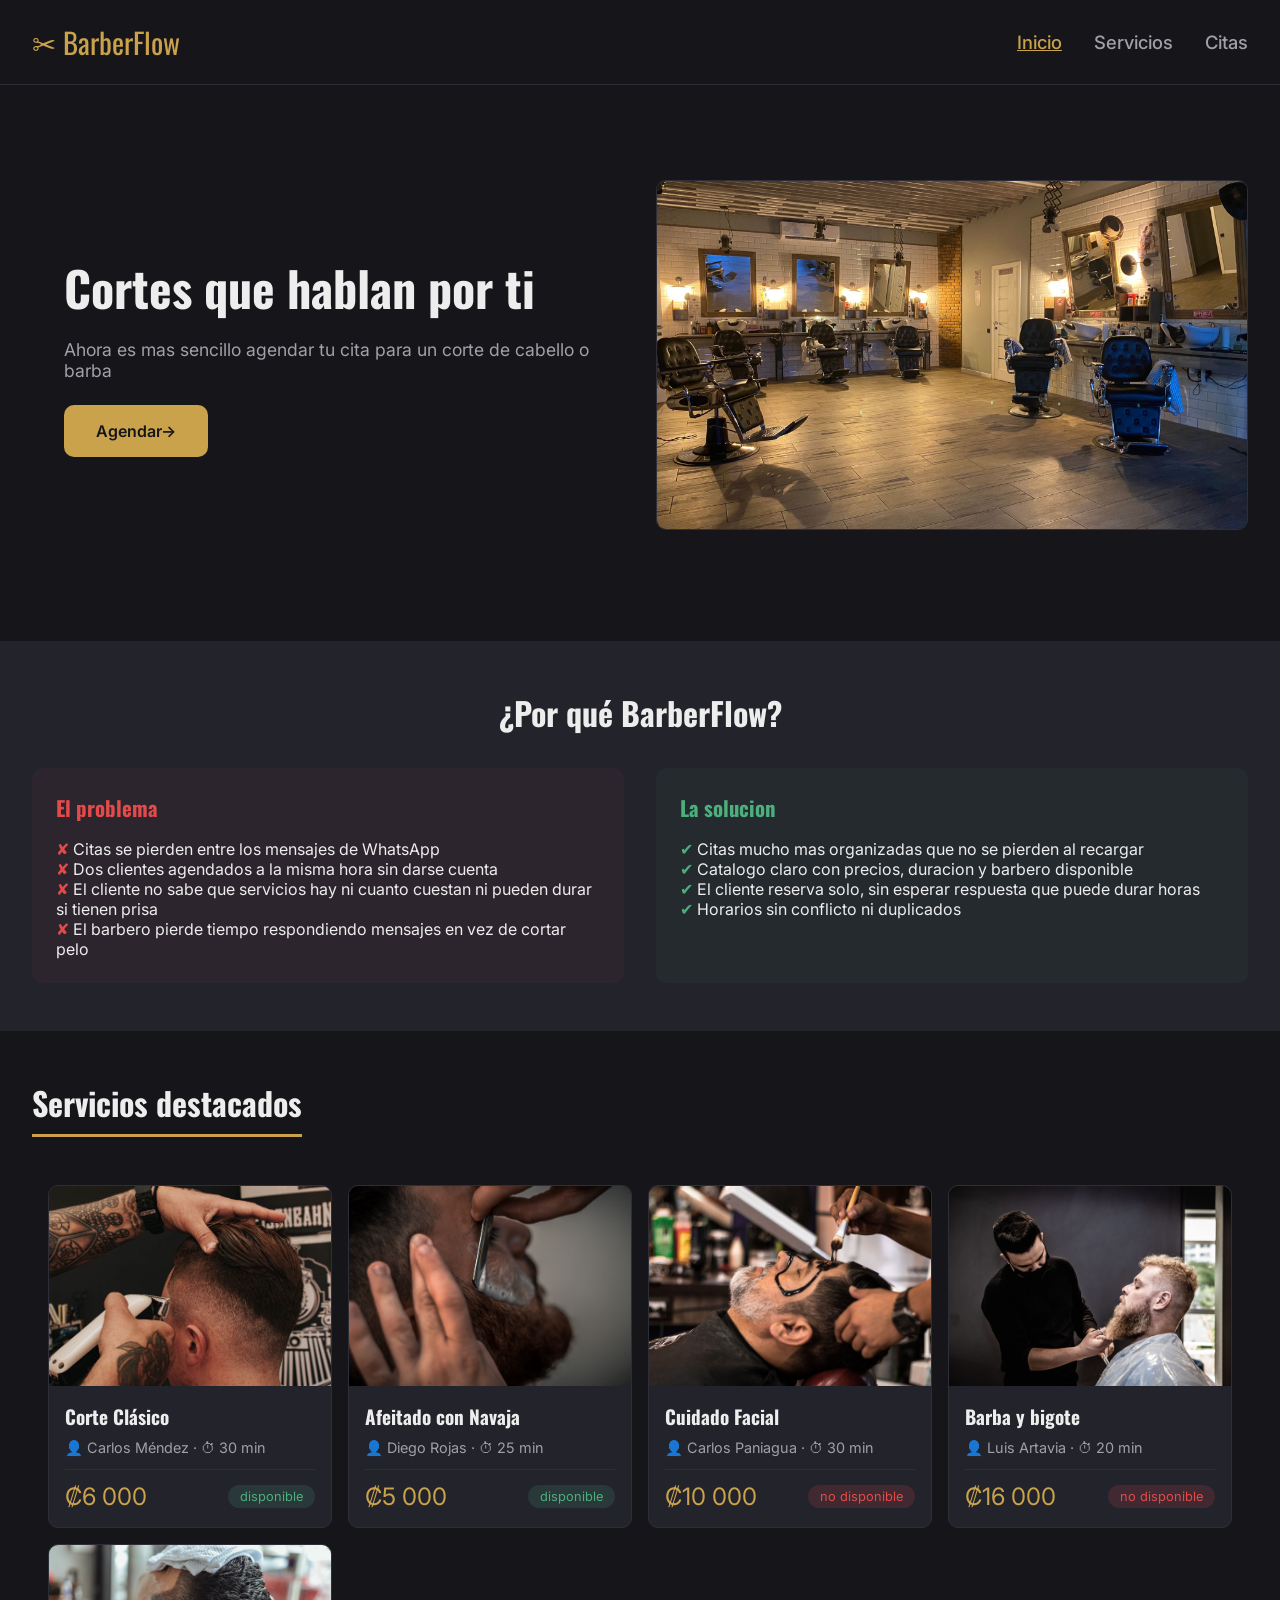
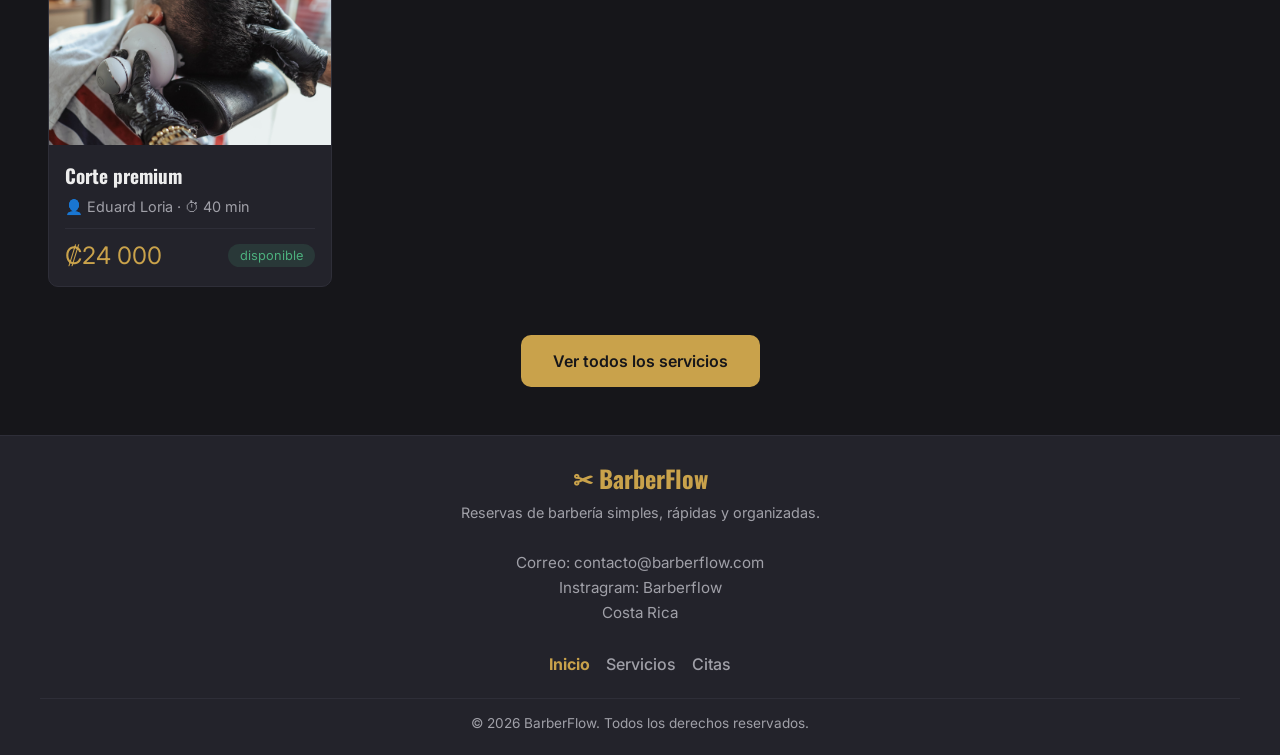
==== commit 7a01f981: "Arreglo generales" ====
--- a/index.html
+++ b/index.html
@@ -6,7 +6,6 @@
         <meta name = "description"
         content="BarberFlow es un sitio web el cual servira para agendar citas online y poder seleccionar el tipo de corte que se haran los clientes">
         <link rel="stylesheet" href="CSS/style.css">
-
         <title>BarberFlow</title>
     </head>
 
@@ -87,6 +86,7 @@
 
         <address class="footer__contacto">
             <span>Correo: contacto@barberflow.com</span>
+            <span>Instragram: Barberflow</span>
             <span>Costa Rica</span>
         </address>
 
--- a/CSS/style.css
+++ b/CSS/style.css
@@ -311,10 +311,6 @@
     font-size: 0.8rem;
 }
 
-
-
-
-
 /* ============================= */
 /* Encabezado interno de páginas */
 /* ============================= */
@@ -340,6 +336,7 @@
 /* ============================= */
 /* Página de servicios */
 /* ============================= */
+
 .busqueda-section {
     padding: 1rem;
     display: flex;
@@ -355,6 +352,7 @@
     color: var(--color-textoPrincipal);
     padding: 0.75rem;
     font-family: var(--fuente-cuerpo);
+    font-size: 1.2rem;
 }
 
 .busqueda-section input:focus {
@@ -373,9 +371,10 @@
     border: 1px solid var(--color-borde);
     border-radius: 20px;
     color: var(--color-textoSuave);
-    padding: 0.5rem 1rem;
+    padding: 1rem 1.6rem;
     cursor: pointer;
     transition: border-color 0.3s ease, color 0.3s ease, transform 0.2s ease;
+    font-size: 1rem;
 }
 
 .filtro-btn:hover {
@@ -531,6 +530,7 @@
 /* ============================= */
 /* Página de citas */
 /* ============================= */
+
 .citas-layout {
     display: grid;
     grid-template-columns: 2fr 1fr;
@@ -742,7 +742,282 @@
     transition: border-color 0.3s ease, transform 0.2s ease;
 }
 
-
+.agregar-cita-btn {
+    width: 100%;
+    margin-top: 1rem;
+    padding: 0.75rem 1rem;
+    border: 1px solid var(--color-acentoDorado);
+    border-radius: var(--radio);
+    background-color: var(--color-acentoDorado);
+    color: #16161A;
+    font-family: var(--fuente-cuerpo);
+    font-size: 0.95rem;
+    font-weight: 700;
+    cursor: pointer;
+    transition: transform 0.2s ease, background-color 0.3s ease, box-shadow 0.3s ease;
+}
+
+.agregar-cita-btn:hover {
+    transform: translateY(-2px);
+    box-shadow: 0 4px 12px rgba(201, 162, 75, 0.35);
+}
+
+.agregar-cita-btn:active {
+    transform: translateY(0);
+}
+
+.agregar-cita-btn:disabled {
+    background-color: transparent;
+    color: var(--color-textoSuave);
+    border-color: var(--color-borde);
+    cursor: not-allowed;
+    box-shadow: none;
+    transform: none;
+}
+
+.resumen-servicios-lista {
+    display: grid;
+    gap: 0.5rem;
+    width: 100%;
+}
+
+.resumen-servicio-linea {
+    display: flex;
+    justify-content: space-between;
+    gap: 1rem;
+    color: var(--color-textoPrincipal);
+    font-size: 0.95rem;
+}
+
+.resumen-servicio-linea span {
+    font-weight: 600;
+}
+
+.resumen-servicio-linea strong {
+    color: var(--color-acentoDorado);
+    white-space: nowrap;
+}
+
+.form-seccion-titulo {
+    margin-top: 2rem;
+    padding-top: 1.25rem;
+    border-top: 1px solid var(--color-borde);
+    font-family: var(--fuente-titulos);
+    color: var(--color-textoPrincipal);
+}
+
+.servicio-selector {
+    display: grid;
+    grid-template-columns: 1fr auto;
+    gap: 1rem;
+    align-items: center;
+}
+
+.servicios-agregados {
+    margin-top: 1rem;
+}
+
+.servicios-agregados h3 {
+    font-family: var(--fuente-titulos);
+    font-size: 1.2rem;
+    margin-bottom: 0.75rem;
+}
+
+.servicio-agregado-item {
+    display: flex;
+    justify-content: space-between;
+    align-items: center;
+    gap: 1rem;
+    background-color: var(--color-fondo);
+    border: 1px solid var(--color-borde);
+    border-radius: var(--radio);
+    padding: 0.75rem;
+}
+
+.servicio-agregado-info {
+    display: flex;
+    flex-direction: column;
+    gap: 0.25rem;
+}
+
+.servicio-agregado-info strong {
+    color: var(--color-textoPrincipal);
+}
+
+.servicio-agregado-info span {
+    color: var(--color-acentoDorado);
+    font-weight: 600;
+}
+
+.btn-quitar-servicio {
+    background-color: transparent;
+    color: #ff6b6b;
+    border: 1px solid rgba(255, 107, 107, 0.5);
+    border-radius: var(--radio);
+    padding: 0.4rem 0.75rem;
+    cursor: pointer;
+}
+
+.btn-quitar-servicio:hover {
+    background-color: rgba(255, 107, 107, 0.1);
+}
+
+.cita-card {
+    background-color: var(--color-fondo);
+    border: 1px solid var(--color-borde);
+    border-radius: var(--radio);
+    padding: 0.65rem 1rem;
+    cursor: pointer;
+    transition: border-color 0.3s ease, transform 0.2s ease;
+}
+
+.cita-card:hover {
+    border-color: var(--color-acentoDorado);
+    transform: translateY(-2px);
+}
+
+.cita-card__encabezado {
+    display: flex;
+    justify-content: space-between;
+    align-items: center;
+    gap: 1rem;
+}
+
+.cita-card__encabezado h3 {
+    font-family: var(--fuente-titulos);
+    font-size: 1.15rem;
+    color: var(--color-textoPrincipal);
+    margin-bottom: 0.1rem;
+}
+
+.cita-card__encabezado p {
+    color: var(--color-textoSuave);
+    font-size: 0.85rem;
+}
+
+.cita-card__detalle {
+    display: none;
+    margin-top: 0.75rem;
+    padding-top: 0.75rem;
+    border-top: 1px solid var(--color-borde);
+}
+
+.cita-card--abierta .cita-card__detalle {
+    display: grid;
+    grid-template-columns: 1fr 1fr;
+    gap: 0.5rem 1.5rem;
+}
+
+.cita-card__detalle p {
+    color: var(--color-textoSuave);
+    font-size: 0.88rem;
+    padding: 0.4rem 0;
+    border-bottom: 1px solid var(--color-borde);
+    margin: 0;
+}
+
+.cita-card__detalle strong {
+    color: var(--color-textoPrincipal);
+}
+
+.detalle-total {
+    grid-column: 1 / -1;
+    font-size: 1rem !important;
+    color: var(--color-acentoDorado) !important;
+    border-bottom: none !important;
+    padding-top: 0.5rem !important;
+}
+
+/* El botón y el select de estado ocupan toda la fila */
+.cita-estado-control,
+.btn-eliminar-cita {
+    grid-column: 1 / -1;
+}
+
+.btn-eliminar-cita {
+    margin-top: 0.55rem;
+    width: fit-content;
+    padding: 0.45rem 0.85rem;
+    border: 1px solid rgba(255, 107, 107, 0.5);
+    border-radius: var(--radio);
+    background-color: transparent;
+    color: #ff6b6b;
+    font-weight: 600;
+    cursor: pointer;
+    transition: background-color 0.3s ease, transform 0.2s ease;
+}
+
+.btn-eliminar-cita:hover {
+    background-color: rgba(255, 107, 107, 0.1);
+    transform: translateY(-2px);
+}
+
+.cita-estado-control {
+    display: grid;
+    gap: 0.3rem;
+    margin-top: 0.4rem;
+    max-width: 240px;
+}
+
+.cita-estado-control label {
+    color: var(--color-textoPrincipal);
+    font-weight: 600;
+}
+
+.select-estado-cita {
+    background-color: var(--color-fondo);
+    border: 1px solid var(--color-borde);
+    border-radius: var(--radio);
+    color: var(--color-textoPrincipal);
+    padding: 0.5rem 0.6rem;
+    font-family: var(--fuente-cuerpo);
+}
+
+
+.select-estado-cita:focus {
+    outline: none;
+    border-color: var(--color-acentoDorado);
+}
+
+.cita-card__resumen {
+    display: flex;
+    flex-direction: column;
+    align-items: flex-end;
+    gap: 0.4rem;
+}
+
+.cita-card__encabezado {
+    flex-direction: column;
+    align-items: flex-start;
+}
+
+.cita-card__encabezado strong {
+    align-self: flex-start;
+}
+
+
+.estado-cita {
+    padding: 0.25rem 0.75rem;
+    border-radius: 20px;
+    font-size: 0.8rem;
+    font-weight: 600;
+    text-transform: capitalize;
+}
+
+.estado-cita--pendiente {
+    background-color: rgba(201, 162, 75, 0.15);
+    color: var(--color-acentoDorado);
+}
+
+.estado-cita--terminado {
+    background-color: rgba(76, 175, 125, 0.15);
+    color: #4CAF7D;
+}
+
+.estado-cita--cancelada {
+    background-color: rgba(226, 75, 74, 0.15);
+    color: #E24B4A;
+}
 
 /* ============================= */
 /* Footer */
@@ -817,279 +1092,24 @@
     color: var(--color-textoSuave);
 }
 
-.active-link {
-    background-color: var(--color-acentoDorado);
-    color: var(--color-fondo);
-    border-color: var(--color-acentoDorado);
-    font-weight: 600;
-}
-
-.agregar-cita-btn {
-    width: 100%;
-    margin-top: 1rem;
-    padding: 0.75rem 1rem;
-    border: 1px solid var(--color-acentoDorado);
-    border-radius: var(--radio);
-    background-color: var(--color-acentoDorado);
-    color: #16161A;
-    font-family: var(--fuente-cuerpo);
-    font-size: 0.95rem;
-    font-weight: 700;
-    cursor: pointer;
-    transition: transform 0.2s ease, background-color 0.3s ease, box-shadow 0.3s ease;
-}
-
-.agregar-cita-btn:hover {
-    transform: translateY(-2px);
-    box-shadow: 0 4px 12px rgba(201, 162, 75, 0.35);
-}
-
-.agregar-cita-btn:active {
-    transform: translateY(0);
-}
-
-.agregar-cita-btn:disabled {
-    background-color: transparent;
-    color: var(--color-textoSuave);
-    border-color: var(--color-borde);
-    cursor: not-allowed;
-    box-shadow: none;
-    transform: none;
-}
-
-.resumen-servicios-lista {
-    display: grid;
-    gap: 0.5rem;
-    width: 100%;
-}
-
-.resumen-servicio-linea {
-    display: flex;
-    justify-content: space-between;
-    gap: 1rem;
-    color: var(--color-textoPrincipal);
-    font-size: 0.95rem;
-}
-
-.resumen-servicio-linea span {
-    font-weight: 600;
-}
-
-.resumen-servicio-linea strong {
-    color: var(--color-acentoDorado);
-    white-space: nowrap;
-}
-
-.form-seccion-titulo {
-    margin-top: 2rem;
-    padding-top: 1.25rem;
-    border-top: 1px solid var(--color-borde);
-    font-family: var(--fuente-titulos);
-    color: var(--color-textoPrincipal);
-}
-
-.servicio-selector {
-    display: grid;
-    grid-template-columns: 1fr auto;
-    gap: 1rem;
+
+.footer {
+    padding: 1.5rem 1rem;
+}
+
+.footer__contenido {
+    grid-template-columns: 1fr;
+    text-align: center;
+}
+
+.footer__contacto {
     align-items: center;
 }
 
-.servicios-agregados {
-    margin-top: 1rem;
-}
-
-.servicios-agregados h3 {
-    font-family: var(--fuente-titulos);
-    font-size: 1.2rem;
-    margin-bottom: 0.75rem;
-}
-
-.servicio-agregado-item {
-    display: flex;
-    justify-content: space-between;
-    align-items: center;
-    gap: 1rem;
-    background-color: var(--color-fondo);
-    border: 1px solid var(--color-borde);
-    border-radius: var(--radio);
-    padding: 0.75rem;
-}
-
-.servicio-agregado-info {
-    display: flex;
-    flex-direction: column;
-    gap: 0.25rem;
-}
-
-.servicio-agregado-info strong {
-    color: var(--color-textoPrincipal);
-}
-
-.servicio-agregado-info span {
-    color: var(--color-acentoDorado);
-    font-weight: 600;
-}
-
-.btn-quitar-servicio {
-    background-color: transparent;
-    color: #ff6b6b;
-    border: 1px solid rgba(255, 107, 107, 0.5);
-    border-radius: var(--radio);
-    padding: 0.4rem 0.75rem;
-    cursor: pointer;
-}
-
-.btn-quitar-servicio:hover {
-    background-color: rgba(255, 107, 107, 0.1);
-}
-
-.cita-card {
-    background-color: var(--color-fondo);
-    border: 1px solid var(--color-borde);
-    border-radius: var(--radio);
-    padding: 0.65rem 1rem;
-    cursor: pointer;
-    transition: border-color 0.3s ease, transform 0.2s ease;
-}
-
-.cita-card:hover {
-    border-color: var(--color-acentoDorado);
-    transform: translateY(-2px);
-}
-
-.cita-card__encabezado {
-    display: flex;
-    justify-content: space-between;
-    align-items: center;
-    gap: 1rem;
-}
-
-.cita-card__encabezado h3 {
-    font-family: var(--fuente-titulos);
-    font-size: 1.15rem;
-    color: var(--color-textoPrincipal);
-    margin-bottom: 0.1rem;
-}
-
-.cita-card__encabezado p {
-    color: var(--color-textoSuave);
-    font-size: 0.85rem;
-}
-
-.cita-card__detalle {
-    display: none;
-    margin-top: 0.75rem;
-    padding-top: 0.75rem;
-    border-top: 1px solid var(--color-borde);
-}
-
-.cita-card--abierta .cita-card__detalle {
-    display: grid;
-    grid-template-columns: 1fr 1fr;
-    gap: 0.5rem 1.5rem;
-}
-
-.cita-card__detalle p {
-    color: var(--color-textoSuave);
-    font-size: 0.88rem;
-    padding: 0.4rem 0;
-    border-bottom: 1px solid var(--color-borde);
-    margin: 0;
-}
-
-.cita-card__detalle strong {
-    color: var(--color-textoPrincipal);
-}
-
-.detalle-total {
-    grid-column: 1 / -1;
-    font-size: 1rem !important;
-    color: var(--color-acentoDorado) !important;
-    border-bottom: none !important;
-    padding-top: 0.5rem !important;
-}
-
-/* El botón y el select de estado ocupan toda la fila */
-.cita-estado-control,
-.btn-eliminar-cita {
-    grid-column: 1 / -1;
-}
-
-.btn-eliminar-cita {
-    margin-top: 0.55rem;
-    width: fit-content;
-    padding: 0.45rem 0.85rem;
-    border: 1px solid rgba(255, 107, 107, 0.5);
-    border-radius: var(--radio);
-    background-color: transparent;
-    color: #ff6b6b;
-    font-weight: 600;
-    cursor: pointer;
-    transition: background-color 0.3s ease, transform 0.2s ease;
-}
-
-.btn-eliminar-cita:hover {
-    background-color: rgba(255, 107, 107, 0.1);
-    transform: translateY(-2px);
-}
-
-.cita-estado-control {
-    display: grid;
-    gap: 0.3rem;
-    margin-top: 0.4rem;
-    max-width: 240px;
-}
-
-.cita-estado-control label {
-    color: var(--color-textoPrincipal);
-    font-weight: 600;
-}
-
-.select-estado-cita {
-    background-color: var(--color-fondo);
-    border: 1px solid var(--color-borde);
-    border-radius: var(--radio);
-    color: var(--color-textoPrincipal);
-    padding: 0.5rem 0.6rem;
-    font-family: var(--fuente-cuerpo);
-}
-
-
-.select-estado-cita:focus {
-    outline: none;
-    border-color: var(--color-acentoDorado);
-}
-
-.cita-card__resumen {
-    display: flex;
-    flex-direction: column;
-    align-items: flex-end;
-    gap: 0.4rem;
-}
-
-.estado-cita {
-    padding: 0.25rem 0.75rem;
-    border-radius: 20px;
-    font-size: 0.8rem;
-    font-weight: 600;
-    text-transform: capitalize;
-}
-
-.estado-cita--pendiente {
-    background-color: rgba(201, 162, 75, 0.15);
-    color: var(--color-acentoDorado);
-}
-
-.estado-cita--terminado {
-    background-color: rgba(76, 175, 125, 0.15);
-    color: #4CAF7D;
-}
-
-.estado-cita--cancelada {
-    background-color: rgba(226, 75, 74, 0.15);
-    color: #E24B4A;
-}
+.footer__nav {
+    justify-content: center;
+}
+
 
 /* ============================= */
 /* Responsive */
@@ -1179,31 +1199,5 @@
     grid-template-columns: 1fr;
 }
 
-
-.cita-card__encabezado {
-    flex-direction: column;
-    align-items: flex-start;
-}
-
-.cita-card__encabezado strong {
-    align-self: flex-start;
-}
-
-.footer {
-    padding: 1.5rem 1rem;
-}
-
-.footer__contenido {
-    grid-template-columns: 1fr;
-    text-align: center;
-}
-
-.footer__contacto {
-    align-items: center;
-}
-
-.footer__nav {
-    justify-content: center;
-}
-}
-
+}
+
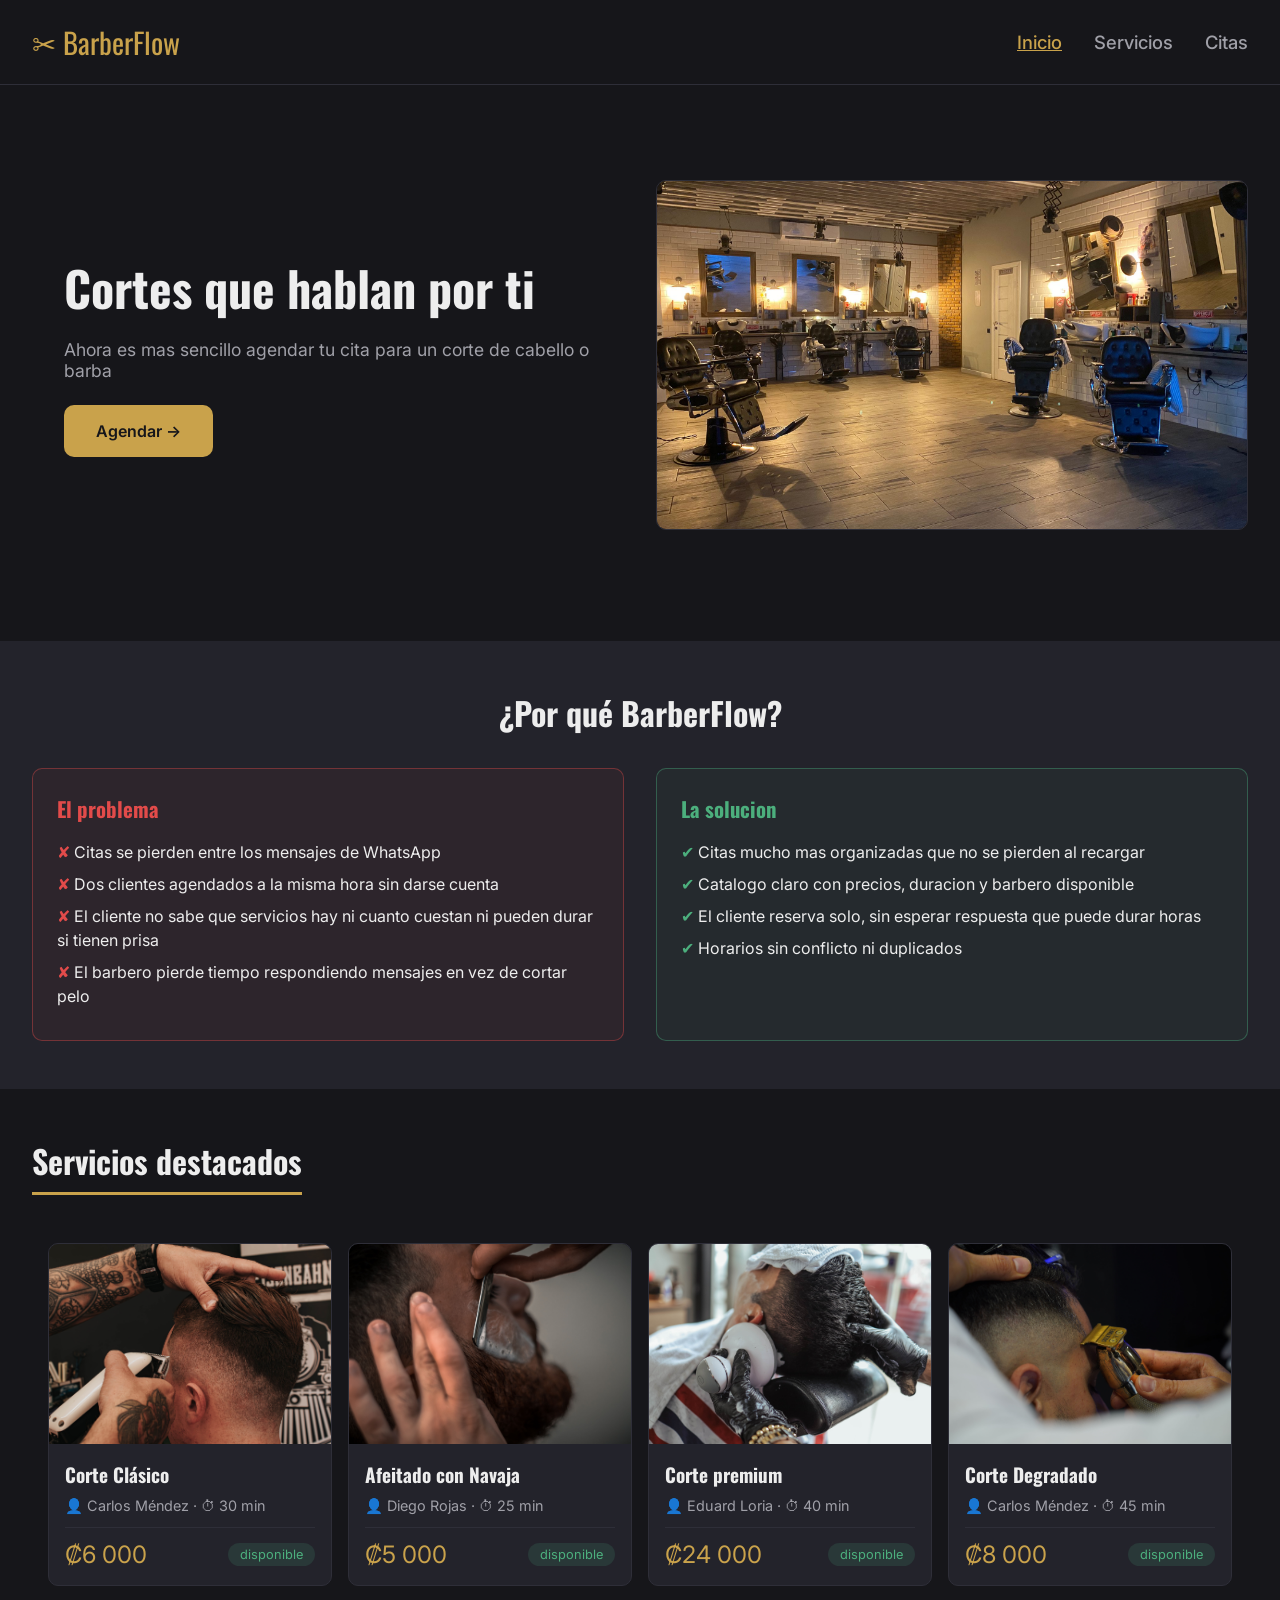
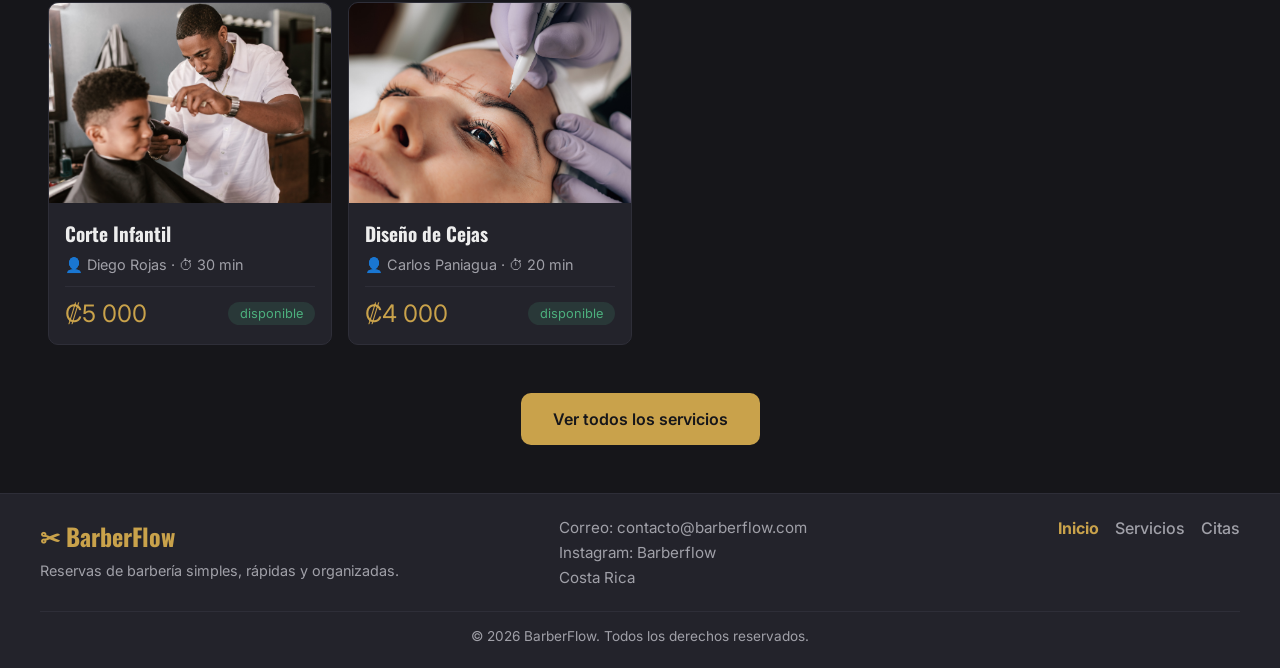
==== commit f4983096: "Proyecto barberflow terminado" ====
--- a/index.html
+++ b/index.html
@@ -26,12 +26,12 @@
                 <div class="hero--texto">
                 <h1>Cortes que hablan por ti</h1>
                 <p>Ahora es mas sencillo agendar tu cita para un corte de cabello o barba</p>
-                <a href="citas.html" class="btn btn--primario">Agendar→</a>
+                <a href="citas.html" class="btn btn--primario">Agendar →</a>
                 </div>
 
                 <div class="hero--imagen">
                     <img src="img/barberia.jpg"
-                        alt="Imagen representativa de una barbaria" width="875">
+                        alt="Imagen representativa de una barberia" width="875">
                 </div>
 
 
@@ -85,10 +85,10 @@
         </div>
 
         <address class="footer__contacto">
-            <span>Correo: contacto@barberflow.com</span>
-            <span>Instragram: Barberflow</span>
-            <span>Costa Rica</span>
-        </address>
+                <span>Correo: contacto@barberflow.com</span>
+                <span>Instagram: Barberflow</span>
+                <span>Costa Rica</span>
+            </address>
 
         <nav class="footer__nav">
             <a href="index.html" class="footer__link footer__link--activo">Inicio</a>
--- a/CSS/style.css
+++ b/CSS/style.css
@@ -1,8 +1,9 @@
 @import url('https://fonts.googleapis.com/css2?family=Oswald:wght@400;500;600&family=Inter:wght@400;500;600&display=swap');
 
 /* ============================= */
-/* Variables generales */
-/* ============================= */
+/* VARIABLES GENERALES */
+/* ============================= */
+
 :root {
     --color-fondo: #16161A;
     --color-superficie: #23232B;
@@ -10,14 +11,17 @@
     --color-acentoDorado: #C9A24B;
     --color-textoPrincipal: #ededed;
     --color-textoSuave: #A0A0A8;
+
     --fuente-titulos: 'Oswald', sans-serif;
     --fuente-cuerpo: 'Inter', sans-serif;
+
     --radio: 10px;
 }
 
 /* ============================= */
-/* Reset básico */
-/* ============================= */
+/* RESET BÁSICO */
+/* ============================= */
+
 * {
     margin: 0;
     padding: 0;
@@ -30,9 +34,15 @@
     font-family: var(--fuente-cuerpo);
 }
 
-/* ============================= */
-/* Header y navegación */
-/* ============================= */
+img {
+    max-width: 100%;
+    display: block;
+}
+
+/* ============================= */
+/* HEADER Y NAVEGACIÓN */
+/* ============================= */
+
 .header {
     display: flex;
     justify-content: space-between;
@@ -73,8 +83,9 @@
 }
 
 /* ============================= */
-/* Botones */
-/* ============================= */
+/* BOTONES GENERALES */
+/* ============================= */
+
 .btn--primario {
     display: inline-block;
     background-color: var(--color-acentoDorado);
@@ -85,6 +96,7 @@
     font-weight: 600;
     border: none;
     cursor: pointer;
+    text-align: center;
     transition: background-color 0.3s ease, transform 0.2s ease;
 }
 
@@ -105,6 +117,7 @@
     border-radius: var(--radio);
     cursor: pointer;
     font-weight: 600;
+    text-align: center;
     transition: background-color 0.3s ease, color 0.3s ease, transform 0.2s ease;
 }
 
@@ -119,8 +132,9 @@
 }
 
 /* ============================= */
-/* Página de inicio */
-/* ============================= */
+/* PÁGINA DE INICIO */
+/* ============================= */
+
 .hero {
     display: grid;
     grid-template-columns: 1fr 1fr;
@@ -164,47 +178,9 @@
     object-fit: cover;
 }
 
-.problem-card {
-    background-color: rgba(226, 75, 74, 0.05);
-    border-color: rgba(226, 75, 74, 0.4);
-    border-radius: var(--radio);
-    padding: 1.5rem;
-}
-
-.problem-card h3 {
-    color: #E24B4A;
-    font-family: var(--fuente-titulos);
-    font-size: 1.3rem;
-    margin-bottom: 1rem;
-}
-
-.problem-card li::before {
-    content: "✘  ";
-    color: #E24B4A;
-}
-
-.solution-card {
-    background-color: rgba(76, 175, 125, 0.05);
-    border-color: rgba(76, 175, 125, 0.4);
-    border-radius: var(--radio);
-    padding: 1.5rem;
-}
-
-.solution-card h3 {
-    color: #4CAF7D;
-    font-family: var(--fuente-titulos);
-    font-size: 1.3rem;
-    margin-bottom: 1rem;
-}
-
-.solution-card li::before {
-    content: "✔  ";
-    color: #4CAF7D;
-}
-
-.solution-card ul, .problem-card ul{
-    list-style: none;
-}
+/* ============================= */
+/* PROBLEMA Y SOLUCIÓN */
+/* ============================= */
 
 .problem-solution {
     display: grid;
@@ -215,18 +191,83 @@
     background-color: var(--color-superficie);
 }
 
-.problem-solution h2{
+.problem-solution h2 {
     grid-column: 1 / -1;
     font-family: var(--fuente-titulos);
     text-align: center;
     font-size: 2rem;
 }
 
-.servicios-destacados{
+.section-description {
+    grid-column: 1 / -1;
+    color: var(--color-textoSuave);
+    text-align: center;
+    max-width: 850px;
+    margin: 0 auto;
+    line-height: 1.6;
+}
+
+.problem-card,
+.solution-card {
+    border-radius: var(--radio);
+    padding: 1.5rem;
+    border: 1px solid transparent;
+}
+
+.problem-card {
+    background-color: rgba(226, 75, 74, 0.05);
+    border-color: rgba(226, 75, 74, 0.4);
+}
+
+.problem-card h3 {
+    color: #E24B4A;
+    font-family: var(--fuente-titulos);
+    font-size: 1.3rem;
+    margin-bottom: 1rem;
+}
+
+.problem-card ul,
+.solution-card ul {
+    list-style: none;
+}
+
+.problem-card li,
+.solution-card li {
+    margin-bottom: 0.5rem;
+    line-height: 1.5;
+}
+
+.problem-card li::before {
+    content: "✘  ";
+    color: #E24B4A;
+}
+
+.solution-card {
+    background-color: rgba(76, 175, 125, 0.05);
+    border-color: rgba(76, 175, 125, 0.4);
+}
+
+.solution-card h3 {
+    color: #4CAF7D;
+    font-family: var(--fuente-titulos);
+    font-size: 1.3rem;
+    margin-bottom: 1rem;
+}
+
+.solution-card li::before {
+    content: "✔  ";
+    color: #4CAF7D;
+}
+
+/* ============================= */
+/* SERVICIOS DESTACADOS */
+/* ============================= */
+
+.servicios-destacados {
     padding: 3rem 2rem;
 }
 
-.servicios-destacados h2{
+.servicios-destacados h2 {
     font-family: var(--fuente-titulos);
     font-size: 2rem;
     color: var(--color-textoPrincipal);
@@ -236,30 +277,47 @@
     display: inline-block;
 }
 
-.btn-ver-mas{
+.btn-ver-mas {
     text-align: center;
     margin-top: 2rem;
 }
 
-.servicio-card{
+/* ============================= */
+/* TARJETAS DE SERVICIOS */
+/* ============================= */
+
+.servicios-grid {
+    display: grid;
+    grid-template-columns: repeat(auto-fill, minmax(280px, 1fr));
+    gap: 1rem;
+    padding: 1rem;
+}
+
+.servicio-card {
     background-color: var(--color-superficie);
     border: 1px solid var(--color-borde);
     border-radius: var(--radio);
     overflow: hidden;
-}
-
-.servicio-card__image{
+    transition: border-color 0.3s ease, transform 0.2s ease;
+}
+
+.servicio-card:hover {
+    border-color: var(--color-acentoDorado);
+    transform: translateY(-2px);
+}
+
+.servicio-card__image {
     height: 200px;
     overflow: hidden;
 }
 
-.servicio-card__image img{
+.servicio-card__image img {
     width: 100%;
     height: 100%;
     object-fit: cover;
 }
 
-.servicio-card__body{
+.servicio-card__body {
     padding: 1rem;
 }
 
@@ -275,49 +333,79 @@
     margin-bottom: 0.25rem;
 }
 
-.servicio-card__precio{
-    color: var(--color-acentoDorado);
-    font-size: 1.5rem;
-}
-
-.servicio-card__meta{
+.servicio-card__meta {
     color: var(--color-textoSuave);
     font-size: 0.85rem;
     margin: 0.5rem 0;
 }
 
-.servicio-card__footer{
+.servicio-card__footer {
     display: flex;
     justify-content: space-between;
     align-items: center;
+    gap: 1rem;
     margin-top: 0.75rem;
     padding-top: 0.75rem;
     border-top: 1px solid var(--color-borde);
 }
 
-.estado-disponible{
-    background-color: rgba(76, 175, 125, 0.15);
-    color: #4CAF7D;
+.servicio-card__precio {
+    color: var(--color-acentoDorado);
+    font-size: 1.5rem;
+}
+
+/* Estados de servicios */
+.estado-disponible,
+.estado-no-disponible {
     padding: 0.25rem 0.75rem;
     border-radius: 20px;
     font-size: 0.8rem;
-}
-
-.estado-no-disponible{
+    white-space: nowrap;
+}
+
+.estado-disponible {
+    background-color: rgba(76, 175, 125, 0.15);
+    color: #4CAF7D;
+}
+
+.estado-no-disponible {
     background-color: rgba(226, 75, 74, 0.15);
     color: #E24B4A;
-    padding: 0.25rem 0.75rem;
-    border-radius: 20px;
-    font-size: 0.8rem;
-}
-
-/* ============================= */
-/* Encabezado interno de páginas */
-/* ============================= */
+}
+
+/* Botón para agregar servicio a cita */
+.agregar-cita-btn {
+    width: 100%;
+    margin-top: 1rem;
+    padding: 0.75rem 1rem;
+    border: 1px solid var(--color-acentoDorado);
+    border-radius: var(--radio);
+    background-color: var(--color-acentoDorado);
+    color: var(--color-fondo);
+    font-family: var(--fuente-cuerpo);
+    font-size: 0.95rem;
+    font-weight: 700;
+    cursor: pointer;
+    transition: transform 0.2s ease, background-color 0.3s ease, box-shadow 0.3s ease;
+}
+
+.agregar-cita-btn:hover {
+    transform: translateY(-2px);
+    box-shadow: 0 4px 12px rgba(201, 162, 75, 0.35);
+}
+
+.agregar-cita-btn:active {
+    transform: translateY(0);
+}
+
+/* ============================= */
+/* ENCABEZADO INTERNO DE PÁGINAS */
+/* ============================= */
+
 .page-header {
     background-color: var(--color-superficie);
-    padding: 3rem 2rem;                          
-    margin-bottom: 1rem;                         
+    padding: 3rem 2rem;
+    margin-bottom: 1rem;
 }
 
 .page-header h1 {
@@ -331,10 +419,11 @@
     color: var(--color-textoSuave);
     font-size: 1.1rem;
     margin-bottom: 1.5rem;
-}
-
-/* ============================= */
-/* Página de servicios */
+    line-height: 1.6;
+}
+
+/* ============================= */
+/* PÁGINA DE SERVICIOS */
 /* ============================= */
 
 .busqueda-section {
@@ -342,6 +431,13 @@
     display: flex;
     flex-direction: column;
     gap: 1rem;
+}
+
+.busqueda-section label {
+    display: block;
+    color: var(--color-textoPrincipal);
+    font-weight: 600;
+    margin-bottom: 0.5rem;
 }
 
 .busqueda-section input {
@@ -360,6 +456,7 @@
     border-color: var(--color-acentoDorado);
 }
 
+/* Filtros de servicios */
 .filtros {
     display: flex;
     gap: 1rem;
@@ -383,13 +480,14 @@
     transform: translateY(-2px);
 }
 
-.filtro-btn--activo{
+.filtro-btn--activo {
     background-color: var(--color-acentoDorado);
     color: var(--color-fondo);
     border-color: var(--color-acentoDorado);
     font-weight: 600;
 }
 
+/* Estado vacío de búsqueda */
 #sin-resultados {
     display: none;
     color: var(--color-textoSuave);
@@ -397,6 +495,7 @@
     padding: 1rem;
 }
 
+/* Estadísticas */
 .estadisticas {
     display: grid;
     grid-template-columns: 1fr 1fr 1fr;
@@ -424,13 +523,7 @@
     font-size: 0.85rem;
 }
 
-.servicios-grid {
-    display: grid;
-    grid-template-columns: repeat(auto-fill, minmax(280px, 1fr));
-    gap: 1rem;
-    padding: 1rem;
-}
-
+/* Botón de favoritos */
 .favorito-btn {
     background-color: var(--color-superficie);
     border: 1px solid var(--color-borde);
@@ -457,6 +550,10 @@
     color: #E24B4A;
 }
 
+/* ============================= */
+/* CATÁLOGO DE PRODUCTOS */
+/* ============================= */
+
 .catalogo-productos {
     padding: 3rem 2rem;
     border-top: 1px solid var(--color-borde);
@@ -490,6 +587,12 @@
     border: 1px solid var(--color-borde);
     border-radius: var(--radio);
     overflow: hidden;
+    transition: border-color 0.3s ease, transform 0.2s ease;
+}
+
+.producto-card:hover {
+    border-color: var(--color-acentoDorado);
+    transform: translateY(-2px);
 }
 
 .producto-card__imagen {
@@ -518,6 +621,7 @@
     color: var(--color-textoSuave);
     font-size: 0.85rem;
     margin-bottom: 0.75rem;
+    line-height: 1.5;
 }
 
 .producto-card__precio {
@@ -526,9 +630,8 @@
     font-weight: 600;
 }
 
-
-/* ============================= */
-/* Página de citas */
+/* ============================= */
+/* PÁGINA DE CITAS */
 /* ============================= */
 
 .citas-layout {
@@ -556,6 +659,15 @@
     margin-bottom: 1rem;
 }
 
+.form-seccion-titulo {
+    margin-top: 2rem;
+    padding-top: 1.25rem;
+    border-top: 1px solid var(--color-borde);
+    font-family: var(--fuente-titulos);
+    color: var(--color-textoPrincipal);
+}
+
+/* Formulario */
 .form-grupo {
     display: flex;
     flex-direction: column;
@@ -586,6 +698,7 @@
     border-color: var(--color-acentoDorado);
 }
 
+/* Validación visual de campos */
 .form-grupo input.input-error,
 .form-grupo select.input-error,
 .form-grupo textarea.input-error {
@@ -598,18 +711,6 @@
     border-color: #4CAF7D;
 }
 
-.form-grupo input.input-error:focus,
-.form-grupo select.input-error:focus,
-.form-grupo textarea.input-error:focus {
-    border-color: #ff6b6b;
-}
-
-.form-grupo input.input-success:focus,
-.form-grupo select.input-success:focus,
-.form-grupo textarea.input-success:focus {
-    border-color: #4CAF7D;
-}
-
 .form-cita .campos-dobles {
     display: grid;
     grid-template-columns: 1fr 1fr;
@@ -622,6 +723,13 @@
     min-height: 1rem;
 }
 
+.mensaje-formulario {
+    margin-top: 1rem;
+    color: var(--color-acentoDorado);
+    font-weight: 600;
+}
+
+/* Acciones del formulario */
 .acciones-form {
     display: flex;
     gap: 1rem;
@@ -634,178 +742,7 @@
     font-size: 1rem;
 }
 
-.mensaje-formulario {
-    margin-top: 1rem;
-    color: var(--color-acentoDorado);
-    font-weight: 600;
-}
-
-.resumen-item,
-.resumen-total {
-    display: flex;
-    justify-content: space-between;
-    gap: 1rem;
-    border-bottom: 1px solid var(--color-borde);
-    padding: 0.75rem 0;
-}
-
-.resumen-item span,
-.resumen-total span {
-    color: var(--color-textoSuave);
-}
-
-.resumen-item strong,
-.resumen-total strong {
-    color: var(--color-textoPrincipal);
-    text-align: right;
-}
-
-.resumen-total {
-    margin-top: 1rem;
-    font-size: 1.1rem;
-}
-
-.resumen-total strong {
-    color: var(--color-acentoDorado);
-}
-
-.nota-pago {
-    margin-top: 1rem;
-    color: var(--color-textoSuave);
-    font-size: 0.9rem;
-}
-
-.citas-registradas {
-    margin: 2rem;
-    padding: 1.5rem;
-    border-radius: var(--radio);    /* agregar */
-    border: 1px solid var(--color-borde);  /* agregar */
-}
-
-.texto-ayuda {
-    color: var(--color-textoSuave);
-    margin-bottom: 1rem;
-}
-
-.lista-citas {
-    display: grid;
-    gap: 1rem;
-}
-
-.estado-vacio {
-    color: var(--color-textoSuave);
-    text-align: center;
-    padding: 1rem;
-    border: 1px dashed var(--color-borde);
-    border-radius: var(--radio);
-}
-
-.servicios-cita {
-    display: grid;
-    gap: 0.75rem;
-}
-
-.servicio-opcion:hover {
-    border-color: var(--color-acentoDorado);
-    transform: translateY(-2px);
-}
-
-.servicio-opcion input {
-    cursor: pointer;
-}
-
-.servicio-info {
-    display: flex;
-    flex-direction: column;
-    gap: 0.2rem;
-}
-
-.servicio-info span {
-    color: var(--color-textoPrincipal);
-    font-weight: 600;
-}
-
-.servicio-info small {
-    color: var(--color-textoSuave);
-}
-
-.servicio-opcion {
-    display: flex;
-    align-items: center;
-    gap: 0.75rem;
-    background-color: var(--color-fondo);
-    border: 1px solid var(--color-borde);
-    border-radius: var(--radio);
-    padding: 0.75rem;
-    cursor: pointer;
-    color: var(--color-textoPrincipal);
-    transition: border-color 0.3s ease, transform 0.2s ease;
-}
-
-.agregar-cita-btn {
-    width: 100%;
-    margin-top: 1rem;
-    padding: 0.75rem 1rem;
-    border: 1px solid var(--color-acentoDorado);
-    border-radius: var(--radio);
-    background-color: var(--color-acentoDorado);
-    color: #16161A;
-    font-family: var(--fuente-cuerpo);
-    font-size: 0.95rem;
-    font-weight: 700;
-    cursor: pointer;
-    transition: transform 0.2s ease, background-color 0.3s ease, box-shadow 0.3s ease;
-}
-
-.agregar-cita-btn:hover {
-    transform: translateY(-2px);
-    box-shadow: 0 4px 12px rgba(201, 162, 75, 0.35);
-}
-
-.agregar-cita-btn:active {
-    transform: translateY(0);
-}
-
-.agregar-cita-btn:disabled {
-    background-color: transparent;
-    color: var(--color-textoSuave);
-    border-color: var(--color-borde);
-    cursor: not-allowed;
-    box-shadow: none;
-    transform: none;
-}
-
-.resumen-servicios-lista {
-    display: grid;
-    gap: 0.5rem;
-    width: 100%;
-}
-
-.resumen-servicio-linea {
-    display: flex;
-    justify-content: space-between;
-    gap: 1rem;
-    color: var(--color-textoPrincipal);
-    font-size: 0.95rem;
-}
-
-.resumen-servicio-linea span {
-    font-weight: 600;
-}
-
-.resumen-servicio-linea strong {
-    color: var(--color-acentoDorado);
-    white-space: nowrap;
-}
-
-.form-seccion-titulo {
-    margin-top: 2rem;
-    padding-top: 1.25rem;
-    border-top: 1px solid var(--color-borde);
-    font-family: var(--fuente-titulos);
-    color: var(--color-textoPrincipal);
-}
-
+/* Selector de servicios */
 .servicio-selector {
     display: grid;
     grid-template-columns: 1fr auto;
@@ -821,6 +758,11 @@
     font-family: var(--fuente-titulos);
     font-size: 1.2rem;
     margin-bottom: 0.75rem;
+}
+
+.servicios-cita {
+    display: grid;
+    gap: 0.75rem;
 }
 
 .servicio-agregado-item {
@@ -862,11 +804,100 @@
     background-color: rgba(255, 107, 107, 0.1);
 }
 
+/* ============================= */
+/* RESUMEN DE CITA */
+/* ============================= */
+
+.resumen-item,
+.resumen-total {
+    display: flex;
+    justify-content: space-between;
+    gap: 1rem;
+    border-bottom: 1px solid var(--color-borde);
+    padding: 0.75rem 0;
+}
+
+.resumen-item span,
+.resumen-total span {
+    color: var(--color-textoSuave);
+}
+
+.resumen-item strong,
+.resumen-total strong {
+    color: var(--color-textoPrincipal);
+    text-align: right;
+}
+
+.resumen-total {
+    margin-top: 1rem;
+    font-size: 1.1rem;
+}
+
+.resumen-total strong {
+    color: var(--color-acentoDorado);
+}
+
+.resumen-servicios-lista {
+    display: grid;
+    gap: 0.5rem;
+    width: 100%;
+}
+
+.resumen-servicio-linea {
+    display: flex;
+    justify-content: space-between;
+    gap: 1rem;
+    color: var(--color-textoPrincipal);
+    font-size: 0.95rem;
+}
+
+.resumen-servicio-linea span {
+    font-weight: 600;
+}
+
+.resumen-servicio-linea strong {
+    color: var(--color-acentoDorado);
+    white-space: nowrap;
+}
+
+.nota-pago {
+    margin-top: 1rem;
+    color: var(--color-textoSuave);
+    font-size: 0.9rem;
+}
+
+/* ============================= */
+/* CITAS REGISTRADAS */
+/* ============================= */
+
+.citas-registradas {
+    margin: 2rem;
+}
+
+.texto-ayuda {
+    color: var(--color-textoSuave);
+    margin-bottom: 1rem;
+}
+
+.lista-citas {
+    display: grid;
+    gap: 1rem;
+}
+
+.estado-vacio {
+    color: var(--color-textoSuave);
+    text-align: center;
+    padding: 1rem;
+    border: 1px dashed var(--color-borde);
+    border-radius: var(--radio);
+}
+
+/* Tarjeta de cita */
 .cita-card {
     background-color: var(--color-fondo);
     border: 1px solid var(--color-borde);
     border-radius: var(--radio);
-    padding: 0.65rem 1rem;
+    padding: 0.75rem 1rem;
     cursor: pointer;
     transition: border-color 0.3s ease, transform 0.2s ease;
 }
@@ -893,6 +924,13 @@
 .cita-card__encabezado p {
     color: var(--color-textoSuave);
     font-size: 0.85rem;
+}
+
+.cita-card__resumen {
+    display: flex;
+    flex-direction: column;
+    align-items: flex-end;
+    gap: 0.4rem;
 }
 
 .cita-card__detalle {
@@ -928,13 +966,37 @@
     padding-top: 0.5rem !important;
 }
 
-/* El botón y el select de estado ocupan toda la fila */
-.cita-estado-control,
+/* Control de estado de cita */
+.cita-estado-control {
+    grid-column: 1 / -1;
+    display: grid;
+    gap: 0.3rem;
+    margin-top: 0.4rem;
+    max-width: 240px;
+}
+
+.cita-estado-control label {
+    color: var(--color-textoPrincipal);
+    font-weight: 600;
+}
+
+.select-estado-cita {
+    background-color: var(--color-fondo);
+    border: 1px solid var(--color-borde);
+    border-radius: var(--radio);
+    color: var(--color-textoPrincipal);
+    padding: 0.5rem 0.6rem;
+    font-family: var(--fuente-cuerpo);
+}
+
+.select-estado-cita:focus {
+    outline: none;
+    border-color: var(--color-acentoDorado);
+}
+
+/* Botón eliminar cita */
 .btn-eliminar-cita {
     grid-column: 1 / -1;
-}
-
-.btn-eliminar-cita {
     margin-top: 0.55rem;
     width: fit-content;
     padding: 0.45rem 0.85rem;
@@ -952,50 +1014,7 @@
     transform: translateY(-2px);
 }
 
-.cita-estado-control {
-    display: grid;
-    gap: 0.3rem;
-    margin-top: 0.4rem;
-    max-width: 240px;
-}
-
-.cita-estado-control label {
-    color: var(--color-textoPrincipal);
-    font-weight: 600;
-}
-
-.select-estado-cita {
-    background-color: var(--color-fondo);
-    border: 1px solid var(--color-borde);
-    border-radius: var(--radio);
-    color: var(--color-textoPrincipal);
-    padding: 0.5rem 0.6rem;
-    font-family: var(--fuente-cuerpo);
-}
-
-
-.select-estado-cita:focus {
-    outline: none;
-    border-color: var(--color-acentoDorado);
-}
-
-.cita-card__resumen {
-    display: flex;
-    flex-direction: column;
-    align-items: flex-end;
-    gap: 0.4rem;
-}
-
-.cita-card__encabezado {
-    flex-direction: column;
-    align-items: flex-start;
-}
-
-.cita-card__encabezado strong {
-    align-self: flex-start;
-}
-
-
+/* Estados de cita */
 .estado-cita {
     padding: 0.25rem 0.75rem;
     border-radius: 20px;
@@ -1020,7 +1039,7 @@
 }
 
 /* ============================= */
-/* Footer */
+/* FOOTER */
 /* ============================= */
 
 .footer {
@@ -1092,29 +1111,13 @@
     color: var(--color-textoSuave);
 }
 
-
-.footer {
-    padding: 1.5rem 1rem;
-}
-
-.footer__contenido {
-    grid-template-columns: 1fr;
-    text-align: center;
-}
-
-.footer__contacto {
-    align-items: center;
-}
-
-.footer__nav {
-    justify-content: center;
-}
-
-
-/* ============================= */
-/* Responsive */
-/* ============================= */
+/* ============================= */
+/* RESPONSIVE */
+/* ============================= */
+
 @media (max-width: 768px) {
+
+    /* Header */
     .header {
         flex-direction: column;
         align-items: flex-start;
@@ -1126,6 +1129,7 @@
         flex-wrap: wrap;
     }
 
+    /* Inicio */
     .hero {
         grid-template-columns: 1fr;
         min-height: auto;
@@ -1150,6 +1154,7 @@
         padding: 2rem 1rem;
     }
 
+    /* Encabezados internos */
     .page-header {
         padding: 1.5rem 1rem;
     }
@@ -1158,6 +1163,7 @@
         font-size: 2rem;
     }
 
+    /* Servicios */
     .estadisticas {
         grid-template-columns: 1fr;
     }
@@ -1166,9 +1172,22 @@
         flex-wrap: wrap;
     }
 
+    .filtro-btn {
+        width: 100%;
+    }
+
+    /* Citas */
     .citas-layout {
         grid-template-columns: 1fr;
         padding: 1rem;
+    }
+
+    .form-cita .campos-dobles {
+        grid-template-columns: 1fr;
+    }
+
+    .servicio-selector {
+        grid-template-columns: 1fr;
     }
 
     .citas-registradas {
@@ -1195,9 +1214,81 @@
         text-align: left;
     }
 
-    .servicio-selector {
-    grid-template-columns: 1fr;
-}
-
-}
-
+    .servicio-agregado-item {
+        align-items: flex-start;
+        flex-direction: column;
+    }
+
+    .btn-quitar-servicio {
+        width: 100%;
+    }
+
+    .cita-card__encabezado {
+        flex-direction: column;
+        align-items: flex-start;
+    }
+
+    .cita-card__resumen {
+        align-items: flex-start;
+    }
+
+    .cita-card--abierta .cita-card__detalle {
+        grid-template-columns: 1fr;
+    }
+
+    .cita-estado-control {
+        max-width: 100%;
+    }
+
+    .btn-eliminar-cita {
+        width: 100%;
+    }
+
+    /* Footer */
+    .footer {
+        padding: 1.5rem 1rem;
+    }
+
+    .footer__contenido {
+        grid-template-columns: 1fr;
+        text-align: center;
+    }
+
+    .footer__contacto {
+        align-items: center;
+    }
+
+    .footer__nav {
+        justify-content: center;
+    }
+}
+
+/* ============================= */
+/* RESPONSIVE para panatalla mas pequeña */
+/* ============================= */
+
+@media (max-width: 480px) {
+
+    .navbar__logo {
+        font-size: 1.5rem;
+    }
+
+    .navbar__link {
+        font-size: 1rem;
+    }
+
+    .servicios-grid,
+    .productos-grid {
+        grid-template-columns: 1fr;
+        padding: 0.75rem;
+    }
+
+    .servicio-card__footer {
+        flex-direction: column;
+        align-items: flex-start;
+    }
+
+    .page-header p {
+        font-size: 1rem;
+    }
+}
